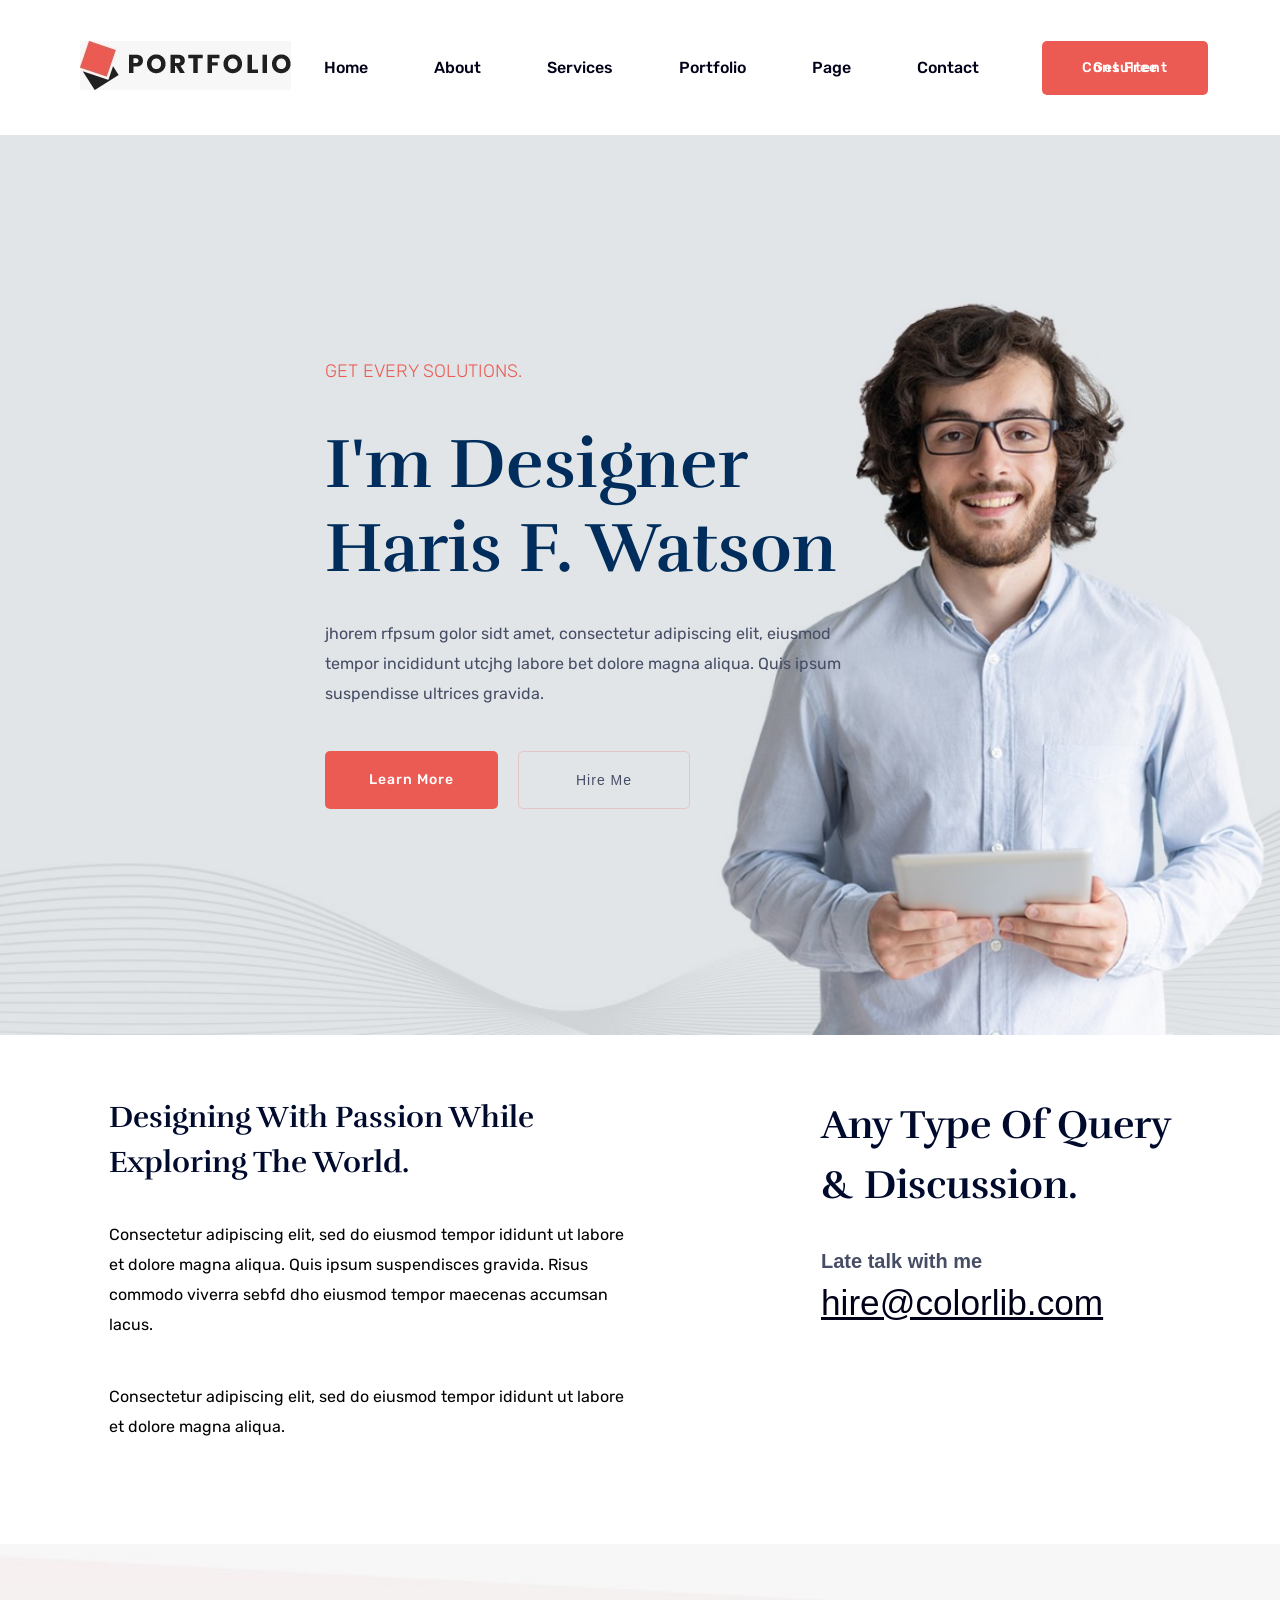
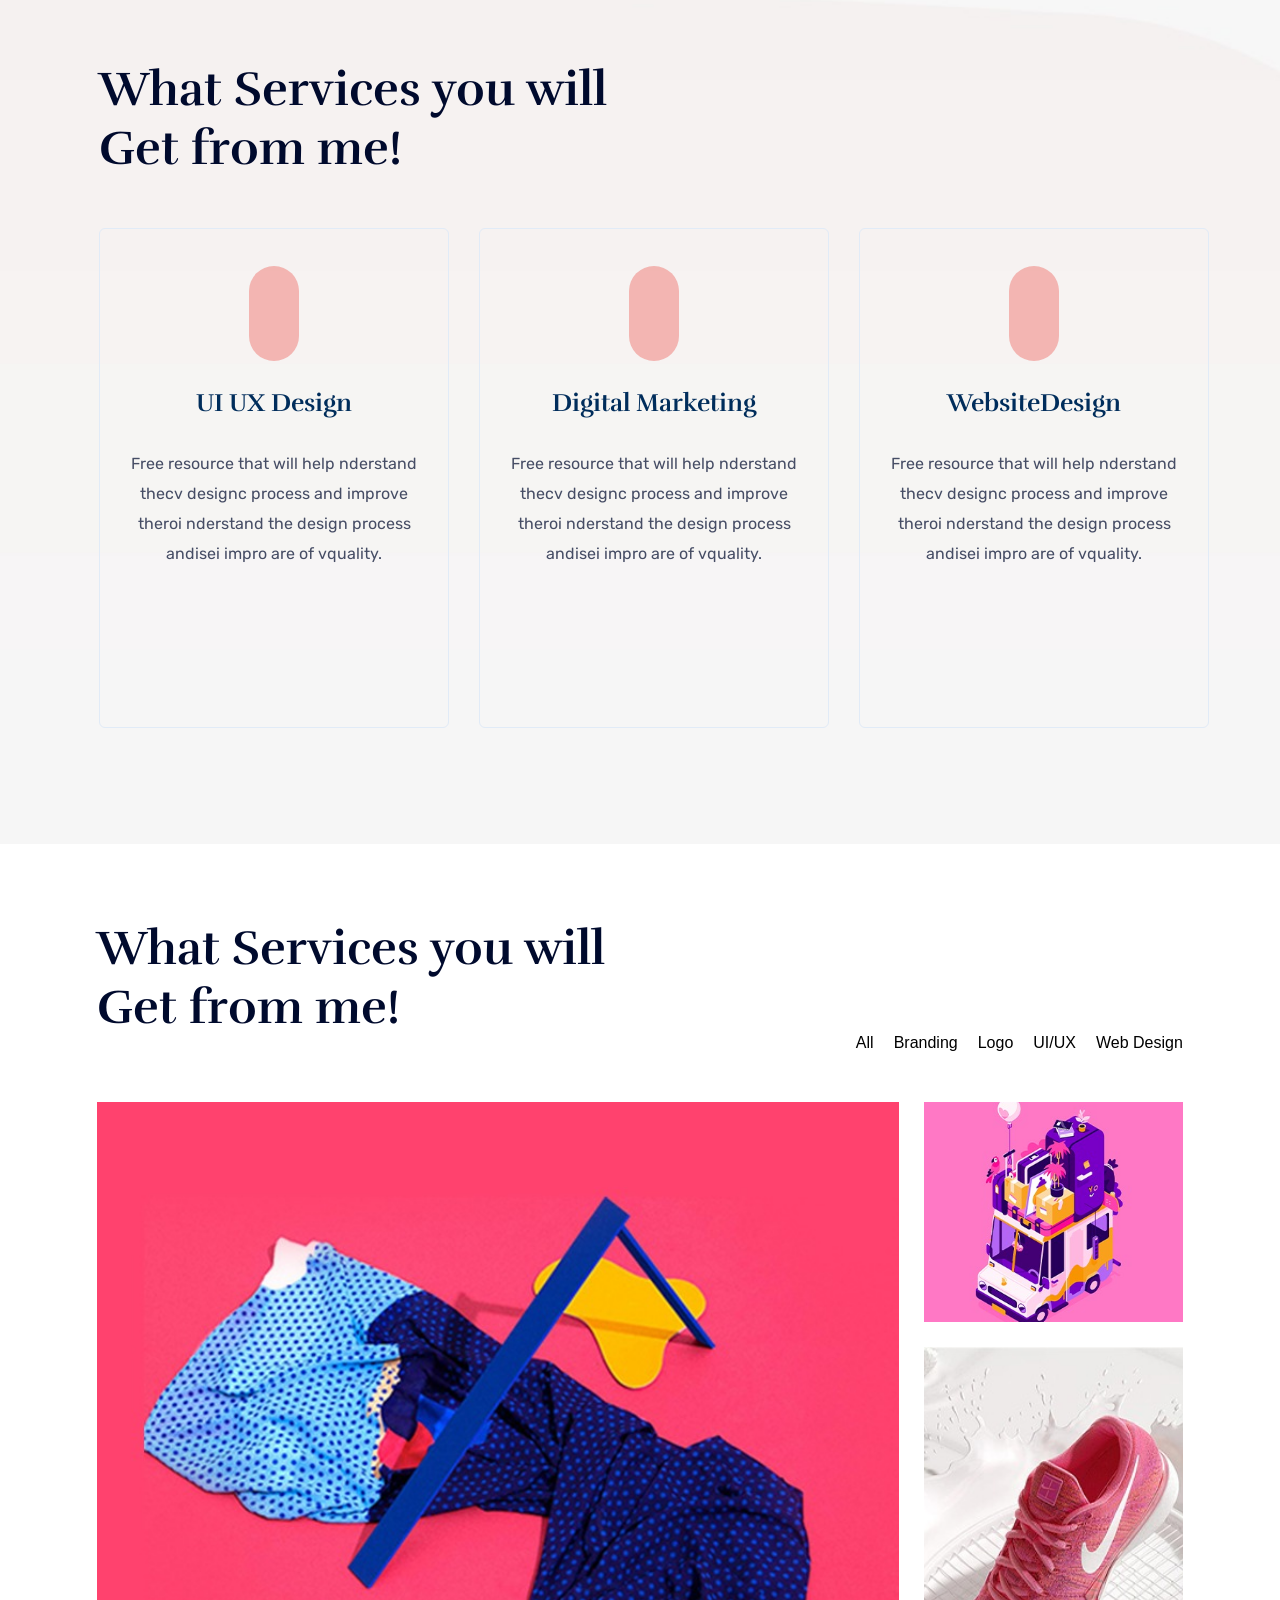
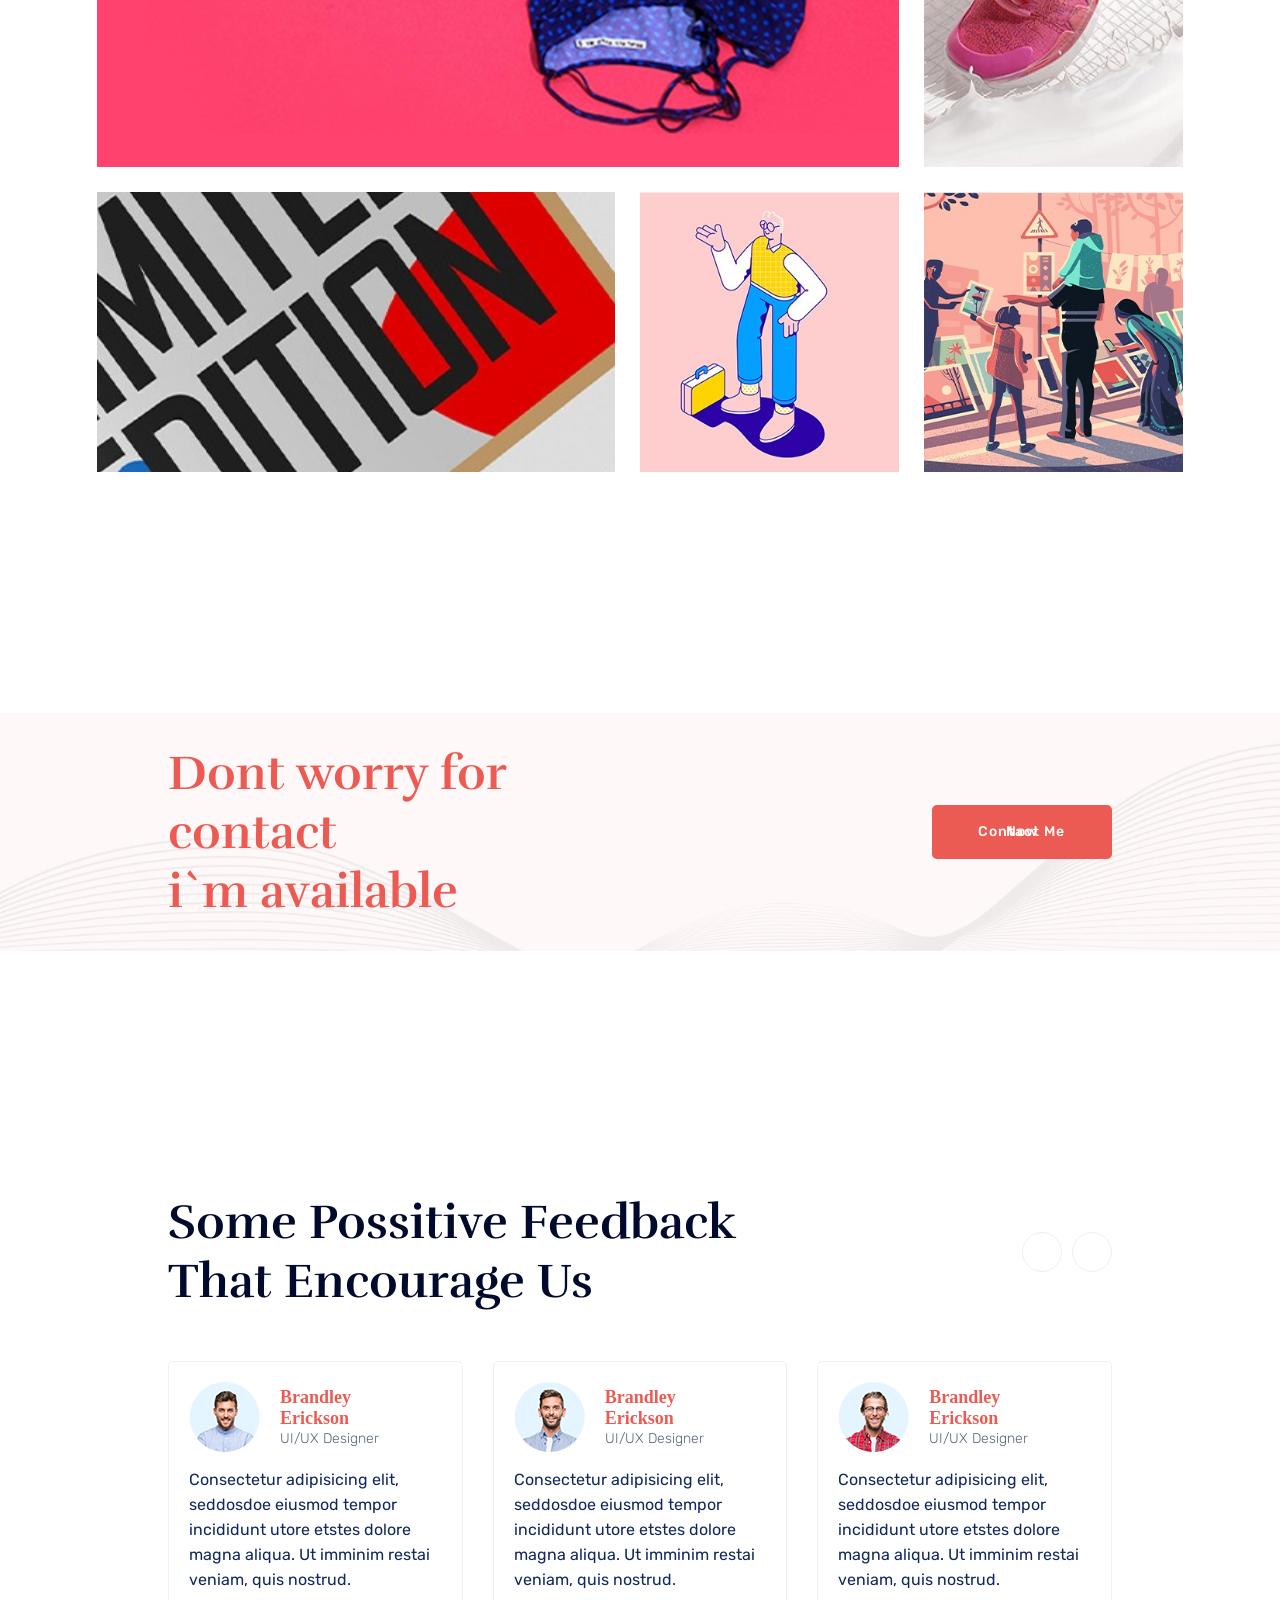
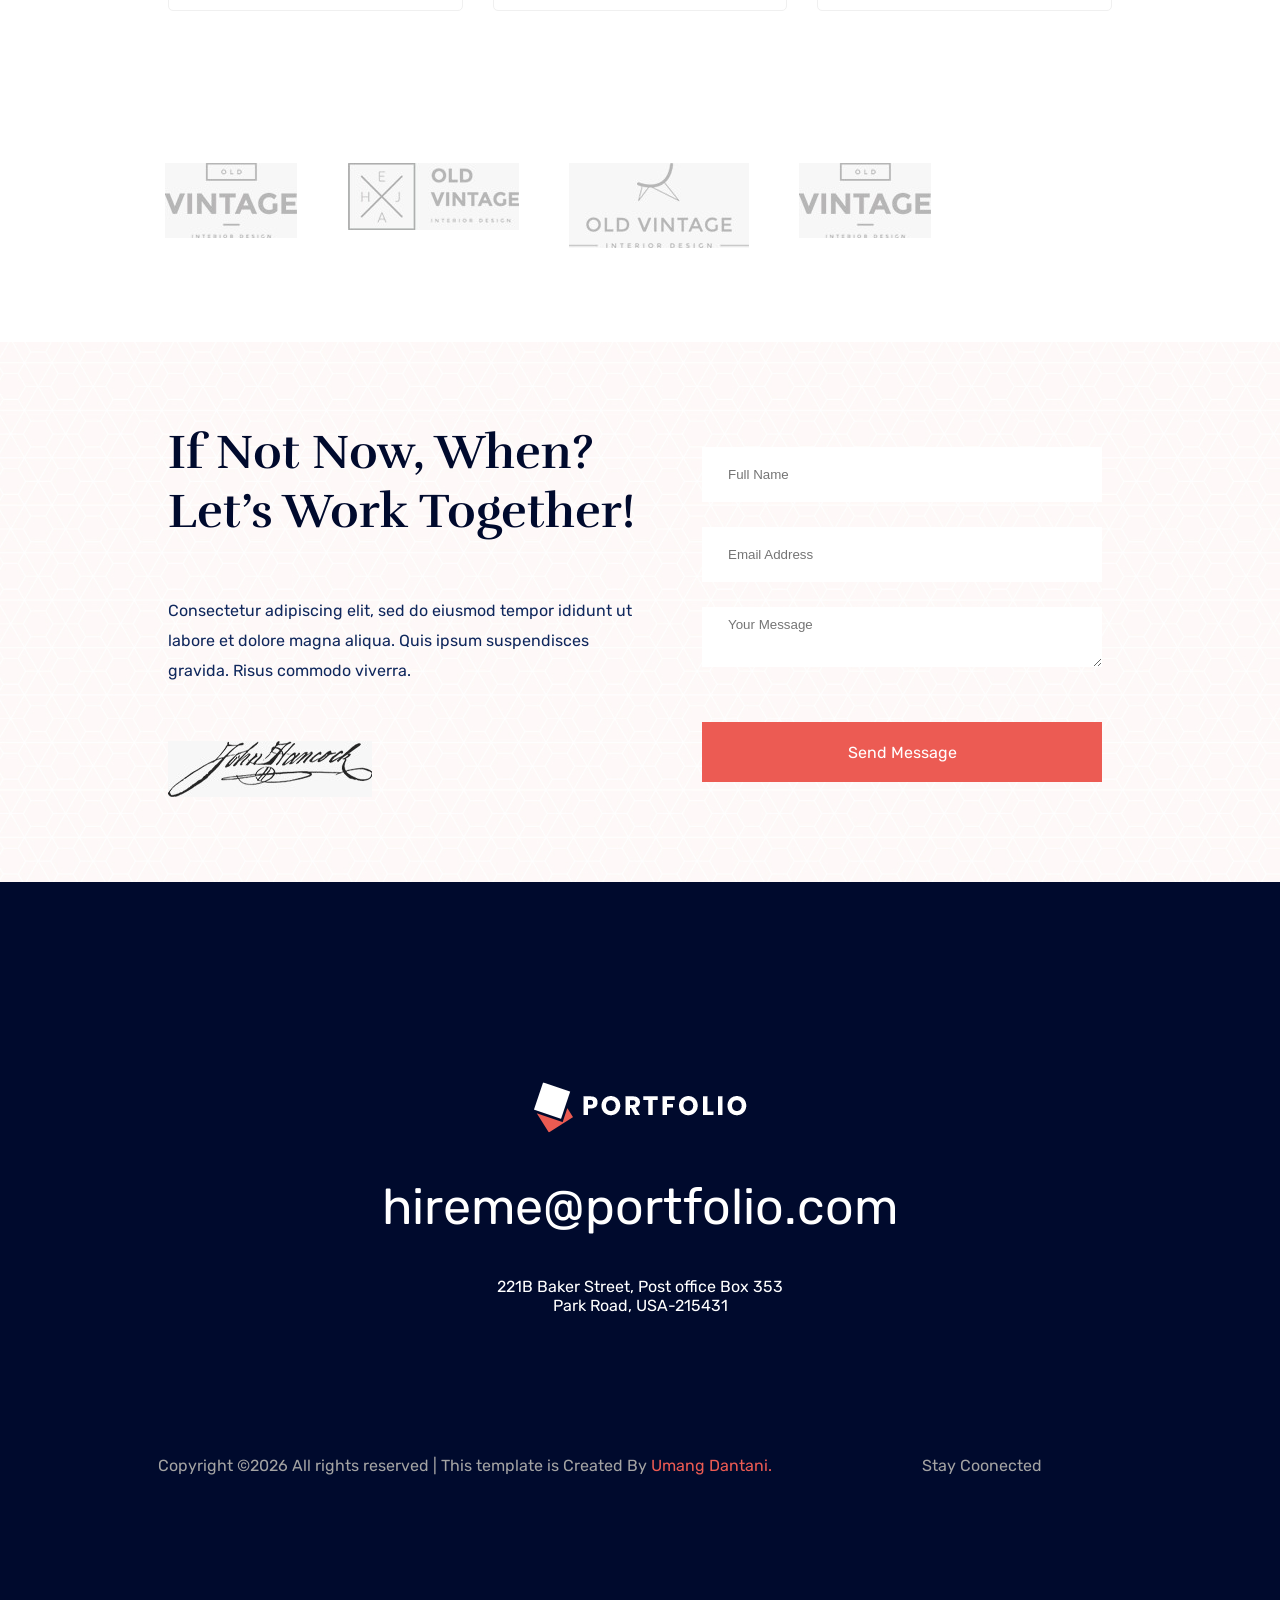
==== index.html @ 94665314 "first" ====
<!doctype html>
<html lang="en">
  <head>
    <meta charset="UTF-8" />
    <meta name="viewport" content="width=device-width, initial-scale=1.0" />
    <title>Home|Portfolio-WebPage</title>
    <link rel="stylesheet" href="style.css" />
    <link rel="preconnect" href="https://fonts.googleapis.com" />
    <link
      rel="stylesheet"
      href="https://cdnjs.cloudflare.com/ajax/libs/font-awesome/7.0.1/css/all.min.css"
      integrity="sha512-2SwdPD6INVrV/lHTZbO2nodKhrnDdJK9/kg2XD1r9uGqPo1cUbujc+IYdlYdEErWNu69gVcYgdxlmVmzTWnetw=="
      crossorigin="anonymous"
      referrerpolicy="no-referrer"
    />
  </head>
  <body>
    <header class="header">
      <div class="header-logo">
        <img src="./images/logo (1).png" alt="" />
      </div>
      <nav class="header-navbar">
        <ul>
          <li>
            <a href="#Home">Home</a>
          </li>
          <li>
            <a href="#about">About</a>
          </li>
          <li>
            <a href="#services">Services</a>
          </li>
          <li>
            <a href="#portfolio">Portfolio</a>
          </li>
          <li>
            <a href="#page">Page</a>
          </li>
          <li>
            <a href="#contact">Contact</a>
          </li>
        </ul>
        <div class="header-navbar-btn">
          <button>Get Free Consultent</button>
        </div>
      </nav>
    </header>

    <!----------------- Hero-Section-Start-------------- -->

    <section class="hero-section" id="#Home">
      <div class="hero-section-container">
        <div class="hero-section-container-text-content">
          <span>GET EVERY SOLUTIONS.</span>
          <h1>I'm Designer <br />Haris F. Watson</h1>
          <p>
            jhorem rfpsum golor sidt amet, consectetur adipiscing elit, eiusmod
            tempor incididunt utcjhg labore bet dolore magna aliqua. Quis ipsum
            suspendisse ultrices gravida.
          </p>

          <div class="hero-content-btns">
            <button class="btn-1">Learn More</button>
            <button class="btn-2">Hire Me</button>
          </div>
        </div>
      </div>
    </section>

    <!------------ About Section Start----------------- -->

    <section class="about-section">
      <div class="about-section-container">
        <div class="about-wrapper">
          <div class="about-left-side-content">
            <h3>Designing With Passion While Exploring The World.</h3>
            <p class="pera-1">
              Consectetur adipiscing elit, sed do eiusmod tempor ididunt ut
              labore et dolore magna aliqua. Quis ipsum suspendisces gravida.
              Risus commodo viverra sebfd dho eiusmod tempor maecenas accumsan
              lacus.
            </p>
            <p class="pera-2">
              Consectetur adipiscing elit, sed do eiusmod tempor ididunt ut
              labore et dolore magna aliqua.
            </p>
          </div>
          <div class="about-right-side-content">
            <h3>
              Any Type Of Query <br />
              & Discussion.
            </h3>
            <p>Late talk with me</p>

            <div class="about-right-side-flex">
              <a href="">hire@colorlib.com</a>

              <i class="fa-solid fa-arrow-right"></i>
            </div>
          </div>
        </div>
      </div>
    </section>

    <!----------- Categories Section------------- -->

    <section class="categories-section">
      <div class="categories-section-container">
        <div class="section-title">
          <h2>
            What Services you will <br />
            Get from me!
          </h2>
        </div>
        <div class="categories-section-grid">
          <div class="categories-section-card">
            <i class="fa-solid fa-compass-drafting"></i>
            <h5>UI UX Design</h5>
            <p>
              Free resource that will help nderstand thecv designc process and
              improve theroi nderstand the design process andisei impro are of
              vquality.
            </p>
          </div>
          <div class="categories-section-card">
            <i class="fa-solid fa-bullhorn"></i>
            <h5>Digital Marketing</h5>
            <p>
              Free resource that will help nderstand thecv designc process and
              improve theroi nderstand the design process andisei impro are of
              vquality.
            </p>
          </div>
          <div class="categories-section-card active">
            <i class="fa-regular fa-image"></i>
            <h5>WebsiteDesign</h5>
            <p>
              Free resource that will help nderstand thecv designc process and
              improve theroi nderstand the design process andisei impro are of
              vquality.
            </p>
          </div>
        </div>
      </div>
    </section>

    <!------------- Service-Section--------------- -->

    <section class="service-section">
      <div class="service-section-container">
        <div class="section-title">
          <div class="section-titles-flex">
            <h2>
              What Services you will <br />
              Get from me!
            </h2>
            <div class="section-span-flex">
              <span>All</span>
              <span>Branding</span>
              <span>Logo</span>
              <span>UI/UX</span>
              <span>Web Design</span>
            </div>
          </div>
        </div>
        <div class="service-grid">
          <div class="item item-1">
            <img src="./images/services1.png" alt="" />
          </div>
          <div class="item item-2">
            <img src="./images/services2.png" alt="" />
          </div>
          <div class="item item-3">
            <img src="./images/services3.png" alt="" />
          </div>
          <div class="item item-4">
            <img src="./images/services4.png" alt="" />
          </div>
          <div class="item item-5">
            <img src="./images/services5.png" alt="" />
          </div>
          <div class="item item-6">
            <img src="./images/services6.png" alt="" />
          </div>
        </div>
      </div>
    </section>

    <!------------ Contact Section------------- -->

    <section class="contact-section">
      <div class="contact-section-container">
        <div class="content-section-wrapper">
          <div class="left-side-content">
            <div class="left-side-text">
              <h2>
                Dont worry for contact <br />
                i`m available
              </h2>
            </div>
          </div>
          <div class="right-side-content">
            <div class="right-side-content-btn">
              <button>Contact Me Now</button>
            </div>
          </div>
        </div>
      </div>
    </section>

    <!----------------- Feedback-Section----------------- -->

    <section class="feedback-section">
      <div class="feedback-section-container">
        <div class="section-title">
          <div class="section-title-flex">
            <h2>
              Some Possitive Feedback <br />
              That Encourage Us
            </h2>
            <div class="side-arrow-icons">
              <i class="fa-solid fa-angle-left"></i>
              <i class="fa-solid fa-angle-right"></i>
            </div>
          </div>
        </div>
        <div class="feedback-section-grid">
          <div class="feedback-section-card">
            <div class="img-and-text-flex">
              <img src="./images/blog3.png" alt="" />
              <div class="img-side-text">
                <h2>Brandley Erickson</h2>
                <span>UI/UX Designer</span>
              </div>
            </div>
            <p>
              Consectetur adipisicing elit, seddosdoe eiusmod tempor incididunt
              utore etstes dolore magna aliqua. Ut imminim restai veniam, quis
              nostrud.
            </p>
          </div>
          <div class="feedback-section-card">
            <div class="img-and-text-flex">
              <img src="./images/blog2.png" alt="" />
              <div class="img-side-text">
                <h2>Brandley Erickson</h2>
                <span>UI/UX Designer</span>
              </div>
            </div>
            <p>
              Consectetur adipisicing elit, seddosdoe eiusmod tempor incididunt
              utore etstes dolore magna aliqua. Ut imminim restai veniam, quis
              nostrud.
            </p>
          </div>
          <div class="feedback-section-card">
            <div class="img-and-text-flex">
              <img src="./images/blog1.png" alt="" />
              <div class="img-side-text">
                <h2>Brandley Erickson</h2>
                <span>UI/UX Designer</span>
              </div>
            </div>
            <p>
              Consectetur adipisicing elit, seddosdoe eiusmod tempor incididunt
              utore etstes dolore magna aliqua. Ut imminim restai veniam, quis
              nostrud.
            </p>
          </div>
        </div>
      </div>
    </section>

    <!-------------- Brand-Section--------------- -->

    <section class="brand-section">
      <div class="brand-section-container">
        <div class="brand-section-grid">
          <div class="brand-section-cards">
            <img src="./images/brand2" alt="" />
          </div>
          <div class="brand-section-cards">
            <img src="./images/brand3" alt="" />
          </div>
          <div class="brand-section-cards">
            <img src="./images/brand4" alt="" />
          </div>
          <div class="brand-section-cards">
            <img src="./images/brand2" alt="" />
          </div>
          <div class="brand-section-cards">
            <img src="./images/brand1" alt="" />
          </div>
        </div>
      </div>
    </section>

    <!------------ Contact-Form-Section-------------- -->

    <section class="contact-form-section">
      <div class="contact-form-section-container">
        <div class="contact-form-wrapper">
          <div class="Left-side-content">
            <div class="contact-form-left-side-text">
              <h2>
                If Not Now, When? <br />
                Let’s Work Together!
              </h2>
              <p>
                Consectetur adipiscing elit, sed do eiusmod tempor ididunt ut
                labore et dolore magna aliqua. Quis ipsum suspendisces gravida.
                Risus commodo viverra.
              </p>
              <img src="./images/sin" alt="" />
            </div>
          </div>
          <div class="right-side-form-content">
            <form action="">
              <input type="text" placeholder="Full Name" />
              <input type="text" placeholder="Email Address" />
              <textarea
                name="Your Message"
                placeholder="Your Message"
              ></textarea>
              <div class="input-btn">
                <button class="form-btn">Send Message</button>
              </div>
            </form>
          </div>
        </div>
      </div>
    </section>

    <!------------- Footer Section------------- -->

    <footer class="footer-section">
      <div class="footer-section-container">
        <div class="footer-text-content">
          <img src="./images/logo2_footer.png" alt="" />
          <h1>hireme@portfolio.com</h1>
          <span>221B Baker Street, Post office Box 353</span>
        </div>
        <span>Park Road, USA-215431</span>
        <div class="footer-text-bootom-flex">
          <p>
            Copyright ©2026 All rights reserved | This template is Created By
            <span>Umang Dantani.</span>
          </p>
          <div class="footer-social-icons">
            <div class="footer-social-flex">
              <p>Stay Coonected</p>
              <i class="fa-brands fa-twitter"></i>
              <i class="fa-brands fa-facebook-f"></i>
              <i class="fa-solid fa-globe"></i>
              <i class="fa-brands fa-instagram"></i>
            </div>
          </div>
        </div>
      </div>
    </footer>
  </body>
</html>
---- style.css ----
@import url("https://fonts.googleapis.com/css2?family=Aguafina+Script&family=Allison&family=Allura&family=Italiana&family=Merriweather:ital,opsz,wght@0,18..144,300..900;1,18..144,300..900&family=Montserrat:ital,wght@0,100..900;1,100..900&family=Open+Sans:ital,wght@0,300..800;1,300..800&family=Oswald:wght@200..700&family=Playfair:ital,opsz,wght@0,5..1200,300..900;1,5..1200,300..900&family=Playwrite+AU+QLD:wght@100..400&family=Poppins:ital,wght@0,100;0,200;0,300;0,400;0,500;0,600;0,700;0,800;0,900;1,100;1,200;1,300;1,400;1,500;1,600;1,700;1,800;1,900&family=Raleway:ital,wght@0,100..900;1,100..900&family=Roboto:ital,wght@0,100..900;1,100..900&family=Rubik:ital,wght@0,300..900;1,300..900&display=swap");
@import url("https://fonts.googleapis.com/css2?family=Aguafina+Script&family=Allison&family=Allura&family=Italiana&family=Merriweather:ital,opsz,wght@0,18..144,300..900;1,18..144,300..900&family=Montserrat:ital,wght@0,100..900;1,100..900&family=Open+Sans:ital,wght@0,300..800;1,300..800&family=Oswald:wght@200..700&family=Playfair:ital,opsz,wght@0,5..1200,300..900;1,5..1200,300..900&family=Playwrite+AU+QLD:wght@100..400&family=Poppins:ital,wght@0,100;0,200;0,300;0,400;0,500;0,600;0,700;0,800;0,900;1,100;1,200;1,300;1,400;1,500;1,600;1,700;1,800;1,900&family=Raleway:ital,wght@0,100..900;1,100..900&family=Roboto:ital,wght@0,100..900;1,100..900&family=Rubik:ital,wght@0,300..900;1,300..900&family=Rufina:wght@400;700&display=swap");
* {
  margin: 0;
  padding: 0;
  box-sizing: border-box;
}

.header {
  height: 15vh;
  padding: 0 80px;
  display: flex;
  justify-content: space-between;
  align-items: center;
}

.header-navbar {
  display: flex;
  justify-content: space-between;
  align-items: center;
  gap: 30px;
}

.header-navbar-btn button {
  background: #ec5b53;
  padding: 27px 40px;
  text-transform: capitalize;
  display: inline-block;
  font-family: "Rubik", sans-serif;
  font-size: 14px;
  border-radius: 5px;
  border: none;
  color: white;
  font-weight: 500;
  letter-spacing: 1px;
  line-height: 0;
  position: relative;
  overflow: hidden;
  z-index: 1;
}

.header-navbar-btn button::before {
  content: "";
  position: absolute;
  top: 0;
  left: -100%;
  width: 100%;
  height: 100%;
  background: #d8433c;
  transition: all 0.4s ease;
  z-index: -1;
}

.header-navbar-btn button:hover::before {
  left: 0;
}

.header-navbar-btn button:hover {
  color: #fff;
}

.header-navbar ul {
  margin: 0px;
  padding: 0px;
  list-style: none;
  display: flex;
}
.header-navbar ul li a {
  font-family: "Rubik", sans-serif;
  color: #000019;
  font-weight: 500;
  text-decoration: none;
  padding: 39px 10px;
  display: block;
  font-size: 16px;
  margin: 0 23px;
  transition: 0.3s ease;
}

.header-navbar ul li a:hover {
  color: #ec5b53;
}

/* <!----------------- Hero-Section-Start-------------- --> */

.hero-section {
  min-height: 100vh;
  background-image: url(./images/h1_hero.jpg);
  background-position: center;
  background-repeat: no-repeat;
  background-size: cover;
}

.hero-section-container {
  max-width: 1200px;
  min-height: 100vh;
  padding: 10px 13%;
  display: flex;
  justify-content: center;
  align-items: center;
}

.hero-section-container-text-content {
  max-height: 500px;
}

.hero-section-container-text-content span {
  font-size: 18px;
  font-family: "Rubik", sans-serif;
  line-height: 1.2;
  font-weight: 300;
  margin-bottom: 39px;
  color: #ec5b53;
  text-transform: uppercase;
  display: inline-block;
}

.hero-section-container-text-content h1 {
  font-family: "Rufina", serif;
  font-size: 70px;
  font-weight: 700;
  margin-bottom: 14px;
  color: #002d5b;
  line-height: 1.2;
  text-transform: capitalize;
  margin-bottom: 29px;
}
.hero-section-container-text-content p {
  font-family: "Rubik", sans-serif;
  color: #464d65;
  margin-bottom: 42px;
  max-width: 550px;
  line-height: 30px;
}

.hero-content-btns {
  display: flex;
  justify-content: first baseline;
  gap: 20px;
}

.hero-content-btns .btn-1 {
  background: #ec5b53;
  padding: 20px 44px;
  text-transform: capitalize;
  font-family: "Rubik", sans-serif;
  color: #fff;
  cursor: pointer;
  display: inline-block;
  font-size: 14px;
  border-radius: 5px;
  font-weight: 500;
  letter-spacing: 1px;
  line-height: 0;
  margin-bottom: 0;
  margin: 10px;
  cursor: pointer;
  transition: color 0.4s linear;
  position: relative;
  z-index: 1;
  border: 0;
  overflow: hidden;
  margin: 0;
  transition: 0.3s ease;
}

/* Hover Background */
.hero-content-btns .btn-1::before {
  content: "";
  position: absolute;
  top: 0;
  left: -100%;
  width: 100%;
  height: 100%;
  background: #d8433c;
  transition: left 0.4s ease;
  z-index: -1;
}

/* Hover */
.hero-content-btns .btn-1:hover::before {
  left: 0;
}

.hero-content-btns .btn-1:hover {
  transform: translate(10px);
  color: #fff;
}

.hero-content-btns .btn-2 {
  border: 1px solid #e3c6c6;
  background: transparent;
  color: #464d65;
  padding: 20px 57px;
  border-radius: 5px;
  text-transform: capitalize;
  font-size: 14px;
  font-weight: 500;
  letter-spacing: 1px;
  cursor: pointer;
  position: relative;
  overflow: hidden;
  z-index: 1;
  transition: 0.3s ease;
}

.hero-content-btns .btn-2::before {
  content: "";
  position: absolute;
  left: 0;
  top: 0;
  width: 100%;
  height: 0%;
  background: #ec5b53;
  z-index: -1;
  transition: height 0.35s ease;
}

/* Hover */
.hero-content-btns .btn-2:hover::before {
  height: 100%;
}

.hero-content-btns .btn-2:hover {
  color: #fff;
  border-color: #ec5b53;
  transform: translateY(10px);
}

/* <!------------ About Section Start---------------- */

.about-section {
  padding: 50px 50px;
  margin: 0 auto;
  display: flex;
  justify-content: center;
}
.about-section-container {
  max-width: 1200px;
  padding: 10px 5%;
}

.about-wrapper {
  display: flex;
  justify-content: space-between;
  gap: 50px;
}

.about-left-side-content {
  width: 50%;
}

.about-left-side-content h3 {
  font-family: "Rufina", serif;
  font-size: 30px;
  color: #000a2d;
  font-weight: 700;
  margin-bottom: 35px;
  line-height: 1.5;
}
.about-left-side-content .pera-1 {
  font-family: "Rubik", sans-serif;
  color: black;
  margin-bottom: 42px;
  max-width: 550px;
  line-height: 30px;
}
.about-left-side-content .pera-2 {
  font-family: "Rubik", sans-serif;
  color: black;
  margin-bottom: 42px;
  max-width: 550px;
  line-height: 30px;
}

.about-right-side-content h3 {
  font-family: "Rufina", serif;
  font-size: 40px;
  color: #000a2d;
  font-weight: 700;
  margin-bottom: 35px;
  line-height: 1.5;
}
.about-right-side-content p {
  font-family: "Segoe UI", Tahoma, Geneva, Verdana, sans-serif;
  color: #464d65;
  font-size: 20px;
  font-weight: 600;
  margin-bottom: 10px;
}

.about-right-side-flex {
  display: flex;
  justify-content: space-between;
  align-items: center;
}
.about-right-side-flex a {
  font-family: "Segoe UI", Tahoma, Geneva, Verdana, sans-serif;
  font-size: 2.2rem;
  color: #000019;
  font-weight: 500;
}

.about-right-side-flex i {
  font-size: 2rem;
}

/* <!----------- Categories Section------------- --> */

.categories-section {
  min-height: 100vh;
  background: url(./images/shape1.png);
  background-position: center;
  background-repeat: no-repeat;
  background-size: cover;
  padding: 50px 50px;
  margin: 0 auto;
  display: flex;
  justify-content: center;
  align-items: center;
}

.categories-section-container {
  max-width: 1200px;
  padding: 10px 5%;
}

.section-title h2 {
  font-family: "Rufina", serif;
  font-size: 48px;
  display: block;
  color: #000a2d;
  font-weight: 600;
}

.categories-section-grid {
  margin-top: 50px;
  display: grid;
  grid-template-columns: repeat(3, 1fr);
  gap: 30px;
}

.categories-section-card {
  border: 1px solid #e1ebf7;
  border-radius: 6px;
  width: 350px;
  text-align: center;
  height: 500px;
  padding: 61px 18px;
  transition: all 0.4s ease-out 0s;
  position: relative;
  z-index: 1;
}

.categories-section-card::before {
  content: "";
  position: absolute;
  left: 0;
  bottom: 0;
  width: 100%;
  height: 0;
  background: #ec5b53;
  transition: height 0.35s ease;
  z-index: -1;
}

.categories-section-card i {
  background: #ec5b5367;
  border-radius: 50px;
  width: 95px;
  height: 95px;
  padding: 25px;
  font-size: 2.5rem;
  color: #ec5b53;
}
.categories-section-card h5 {
  font-family: "Rufina", serif;
  font-size: 25px;
  color: #002d5b;
  font-weight: 700;
  padding-top: 50px;
  margin-bottom: 21px;
  display: block;
  transition: 0.3s ease;
}
.categories-section-card p {
  font-family: "Rubik", sans-serif;
  color: #464d65;
  padding-top: 10px;
  line-height: 30px;
  transition: 0.3s ease;
}

.categories-section-card:hover {
  background: #ec5b5375;
  transform: translate(22px);
}
.categories-section-card i:hover {
  transform: rotate(5deg);
  background: white;
}
.categories-section-card h5:hover {
  transform: translate(-20px);
  font-size: 2rem;
  color: white;
}
.categories-section-card p:hover {
  transform: translate(10px);
  color: white;
}

/* <!------------- Service-Section--------------- --> */

.service-section {
  padding: 50px 50px;
  margin: 0 auto;
  display: flex;
  justify-content: center;
  align-items: center;
}

.service-section-container {
  max-width: 1200px;
  padding: 10px 4%;
  margin: auto;
}

.section-titles-flex {
  display: flex;
  justify-content: space-between;
  align-items: center;
  gap: 30px;
}
.section-titles-flex span {
  margin-top: 130px;
  font-family: "Segoe UI", Tahoma, Geneva, Verdana, sans-serif;
  font-weight: 500;
  transition: 0.3s ease;
}

.section-titles-flex span:hover {
  border-bottom: 2px solid #ec5b53;
  transform: translate(5px);
}

.section-span-flex {
  display: flex;
  justify-content: right;
  gap: 20px;
}
.service-grid {
  margin-top: 50px;
  display: grid;
  grid-template-columns: 2fr 1fr 1fr;
  grid-template-rows: 220px 420px 280px;
  gap: 25px;
}
.item {
  overflow: hidden;
}

.item img {
  width: 100%;
  height: 100%;
  object-fit: cover;
  display: block;
  transition: 0.5s;
}

.item:hover img {
  transform: scale(1.08);
}

/* Layout */

.item-1 {
  grid-column: 1 / 3;
  grid-row: 1 / 3;
}

.item-2 {
  grid-column: 3;
  grid-row: 1;
}

.item-3 {
  grid-column: 3;
  grid-row: 2;
}

.item-4 {
  grid-column: 1;
  grid-row: 3;
}

.item-5 {
  grid-column: 2;
  grid-row: 3;
}

.item-6 {
  grid-column: 3;
  grid-row: 3;
}

/* <!------------ Contact Section------------- --> */

.contact-section {
  min-height: 50vh;
  width: 100%;
  background-image: url(./images/section_bg02.jpg);
  background-position: center;
  background-repeat: no-repeat;
  background-size: contain;
  padding: 50px 50px;
  margin: auto;
}
.contact-section-container {
  padding: 10px 10%;
  height: 500px;
  display: flex;
  justify-content: center;
  align-items: center;
}
.content-section-wrapper {
  display: flex;
  justify-content: space-between;
  align-items: center;
  gap: 320px;
}

.left-side-content {
  max-width: 50%;
}

.left-side-text h2 {
  font-family: "Rufina", serif;
  font-size: 48px;
  display: block;
  color: #ec5b53;
  font-weight: 600;
}

.right-side-content {
  max-width: 50%;
}

.right-side-content-btn button {
  background: #ec5b53;
  padding: 27px 44px;
  text-transform: capitalize;
  font-family: "Rubik", sans-serif;
  color: #fff;
  cursor: pointer;
  display: inline-block;
  font-size: 14px;
  border-radius: 5px;
  font-weight: 500;
  letter-spacing: 1px;
  line-height: 0;
  margin-bottom: 0;
  margin: 10px;
  cursor: pointer;
  transition: color 0.4s linear;
  position: relative;
  z-index: 1;
  border: 0;
  overflow: hidden;
  margin: 0;
  transition: 0.3s ease;
}
.right-side-content-btn button::before {
  content: "";
  position: absolute;
  top: 0;
  left: -100%;
  width: 100%;
  height: 100%;
  background: #d8433c;
  transition: all 0.4s ease;
  z-index: -1;
}

.right-side-content-btn button:hover::before {
  left: 0;
}

.right-side-content-btn button:hover {
  transform: translate(10px);
  color: #fff;
}

/* <!----------------- Feedback-Section----------------- --> */

.feedback-section {
  min-height: 60vh;
  padding: 50px 50px;
  margin: auto;
  display: flex;
  justify-content: center;
  align-items: center;
}

.feedback-section-container {
  max-width: 1340px;
  padding: 10px 10%;
}
.section-title-flex {
  display: flex;
  justify-content: space-between;
  align-items: center;
}
.section-title-flex h2 {
  font-family: "Rufina", serif;
  font-size: 48px;
  display: block;
  color: #000a2d;
  font-weight: 600;
}
.side-arrow-icons {
  display: flex;
  justify-content: space-between;
  gap: 10px;
}
.side-arrow-icons i {
  border: 1px solid #f0f0f0;
  border-radius: 50px;
  color: #ec5b53;
  width: 40px;
  padding: 10px;
  height: 40px;
  transition: 0.3s ease;
}

.side-arrow-icons i:hover {
  transform: scale(1.2);
  background: #ec5b53;
  color: #e1ebf7;
}
.feedback-section-grid {
  margin-top: 50px;
  display: grid;
  grid-template-columns: repeat(3, 1fr);
  gap: 30px;
}
.feedback-section-card {
  border: 1px solid #f0f0f0;
  border-radius: 5px;
  padding: 20px;
  height: 250px;
  position: relative;
  background: #fff;
  transition: 0.3s ease;
}

.feedback-section-card:hover {
  transform: translate(22px);
  background: #e1ebf7;
}

.img-and-text-flex {
  display: flex;
  justify-content: space-between;
  align-items: center;
  gap: 20px;
}

.img-side-text {
  padding-right: 40px;
}

.feedback-section-card h2 {
  color: #ec5b53;
  font-size: 18px;
  font-weight: 600;
}

.feedback-section-card span {
  font-family: "Rubik", sans-serif;
  color: #57667e;
  font-weight: 300;
  font-size: 14px;
}

.feedback-section-card p {
  font-family: "Rubik", sans-serif;
  color: #10285d;
  padding-top: 15px;
  font-size: 16px;
  line-height: 25px;
  margin-bottom: 15px;
  font-weight: normal;
}

/* <!-------------- Brand-Section--------------- --> */

.brand-section {
  min-height: 30vh;
  padding: 10px 20px;
  text-align: center;
  display: flex;
  justify-content: center;
  align-items: center;
  margin: auto;
}
.brand-section-container {
  max-width: 1200px;
  padding: 10px 10%;
}

.brand-section-grid {
  display: grid;
  grid-template-columns: repeat(5, 1fr);
  gap: 50px;
}

.brand-section-cards {
  height: auto;
  transition: 0.3s ease;
}
.brand-section-cards:hover {
  transform: translate(-10px);
}
/* <!------------ Contact-Form-Section-------------- --> */

.contact-form-section {
  min-height: 60vh;
  background-image: url(./images/section_bg04.jpg);
  background-position: center;
  background-repeat: no-repeat;
  background-size: cover;
  padding: 50px 50px;
  display: flex;
  justify-content: center;
  align-items: center;
}

.contact-form-section-container {
  max-width: 1340px;
  padding: 10px 10%;
}

.Left-side-content {
  width: 50%;
}

.contact-form-left-side-text h2 {
  font-family: "Rufina", serif;
  font-size: 48px;
  display: block;
  color: #000a2d;
  font-weight: 600;
}

.contact-form-left-side-text p {
  font-family: "Rubik", sans-serif;
  color: #10285d;
  padding-top: 15px;
  font-size: 16px;
  line-height: 30px;
  margin-bottom: 15px;
  font-weight: normal;
}

.contact-form-wrapper {
  display: flex;
  justify-content: space-between;
  align-items: center;
  gap: 50px;
}

.contact-form-left-side-text p {
  margin-top: 40px;
}

.contact-form-left-side-text img {
  margin-top: 40px;
}

.right-side-form-content form {
  height: 350px;
  display: grid;
  padding: 10px;
  grid-template-rows: repeat(3, 1fr);
  gap: 25px;
}

form input {
  width: 400px;
  height: 55px;
  font-family: "Segoe UI", Tahoma, Geneva, Verdana, sans-serif;
  padding: 10px 26px;
  background: white;
  border: none;
}

form textarea {
  font-family: "Segoe UI", Tahoma, Geneva, Verdana, sans-serif;
  background: #fff;
  height: 60px;
  width: 100%;
  padding: 10px 26px;
  border: 0;
  color: #a3a3a3;
  font-weight: 400;
  text-transform: capitalize;
  border-radius: 0px;
  border: 0;
  margin-bottom: 30px;
}

.input-btn .form-btn {
  background: #ec5b53;
  font-family: "Rubik", sans-serif;
  width: 100%;
  height: 60px;
  padding: 10px 20px;
  border: 0;
  color: #fff;
  text-transform: capitalize;
  cursor: pointer;
  font-size: 16px;
  border-radius: 0px;
}
/* <!------------- Footer Section------------- --> */

.footer-section {
 min-height: 40vh;
  margin-bottom: 0 100px;
background: #000a2d;
text-align: center;
color: white;
display: flex;
justify-content: center;
align-items: center;
}

.footer-section-container{
  max-width: 1200px;
     padding-top: 200px;
}

.footer-section-container span{
    font-family:  "Rubik", sans-serif;
      margin-top: 0;
      max-width: 500px;
}

.footer-text-content {
  text-align: center;
}

.footer-text-content h1{
  font-family: "Rubik", sans-serif;
  font-size: 50px;
    display: block;
    color: #fff;
    font-weight: 400;
    margin-top: 40px;
    margin-bottom: 40px;
}


.footer-text-content span{
  font-family:  "Rubik", sans-serif;
      margin-top: 0;
      max-width: 500px;
}

.footer-text-bootom-flex{
  display: flex;
  justify-content: space-between;
  align-items: center;
  gap: 150px;
}

.footer-text-bootom-flex p{
  font-family: "Rubik", sans-serif;
  color:#a3a3a3;
}

.footer-text-bootom-flex span{
  color: #ec5b53;
}

.footer-social-icons{
  min-height: 30vh;
  display: flex;
  justify-content: center;
  align-items: center;
  
}

.footer-social-flex{
  height: 300px;
  display: flex;
  justify-content: center;
  align-items: center;
  gap: 20px;
}

.footer-social-flex i{
  color: #a3a3a3;
  transition: 0.3s ease;
}

.footer-social-flex i:hover{
  transform: scale(1.8);
  color: #e1ebf7;
}


/*---- About Page Styling ------*/ 


/* <!---------------- About Me Section------------- --> */


.about-me-section{
  background-image: url(./images/hero2.jpg);
  background-position: center;
  background-repeat: no-repeat; 
  text-align: left;
  background-size: contain;
  min-height: 50vh;
}

.about-me-section-container{
  min-height: 50vh;
  max-width: 1200px;
  padding: 10px 10%;
  display: flex;
  justify-content:left;
  align-items: center;
}

.about-me-section-title{
  max-width: 500px;
  padding-left: 150px;
}


.about-me-section-title h2{
  font-family: "Rufina", serif;
      font-size: 70px;
    font-weight: 900;
    text-transform: capitalize;
    margin-bottom: 15px;
}


.about-me-section-title span{
  font-family: "Rubika", sans-serif;
      color: #ec5b53;
    font-size: 18px;
    text-transform: capitalize;
}

/* <!------------- Create-Products-Section------------------------ --> */

.create-product-section{
  padding: 50px 50px;
  display: flex;
  justify-content: center;
  align-items: center;
}

.create-product-section-container{
  max-width: 1200px;
  padding: 10px 5%;
  margin: 0 auto;
}
.create-product-section-wrapper{
  display: flex;
  justify-content: space-between;
  align-items: center;
  gap: 50px;
}

.rigth-side-content{
  max-width: 500px;
}



.left-side-text-content{
  max-width: 500px;
  height: 500px;
  padding: 20px;
}

.left-side-text-content h2{
  font-family: "Rufina", serif;
 font-size: 48px;
    display: block;
    color: #000a2d;
    font-weight: 600;
    margin-bottom: 40px;
}

.left-side-text-content p{
  padding-bottom: 30px;
      font-family: "Rubik", sans-serif;
    color: #10285d;
    font-size: 16px;
    line-height: 30px;
    margin-bottom: 15px;
    font-weight: normal;
}

.left-side-text-content h4{
 font-family: "Rufina", serif;
 font-size: 20px;
 font-weight: 500;
  padding-left: 25px;
    border-left: 2px solid #ff5f13;
    margin-bottom: 30px;
}
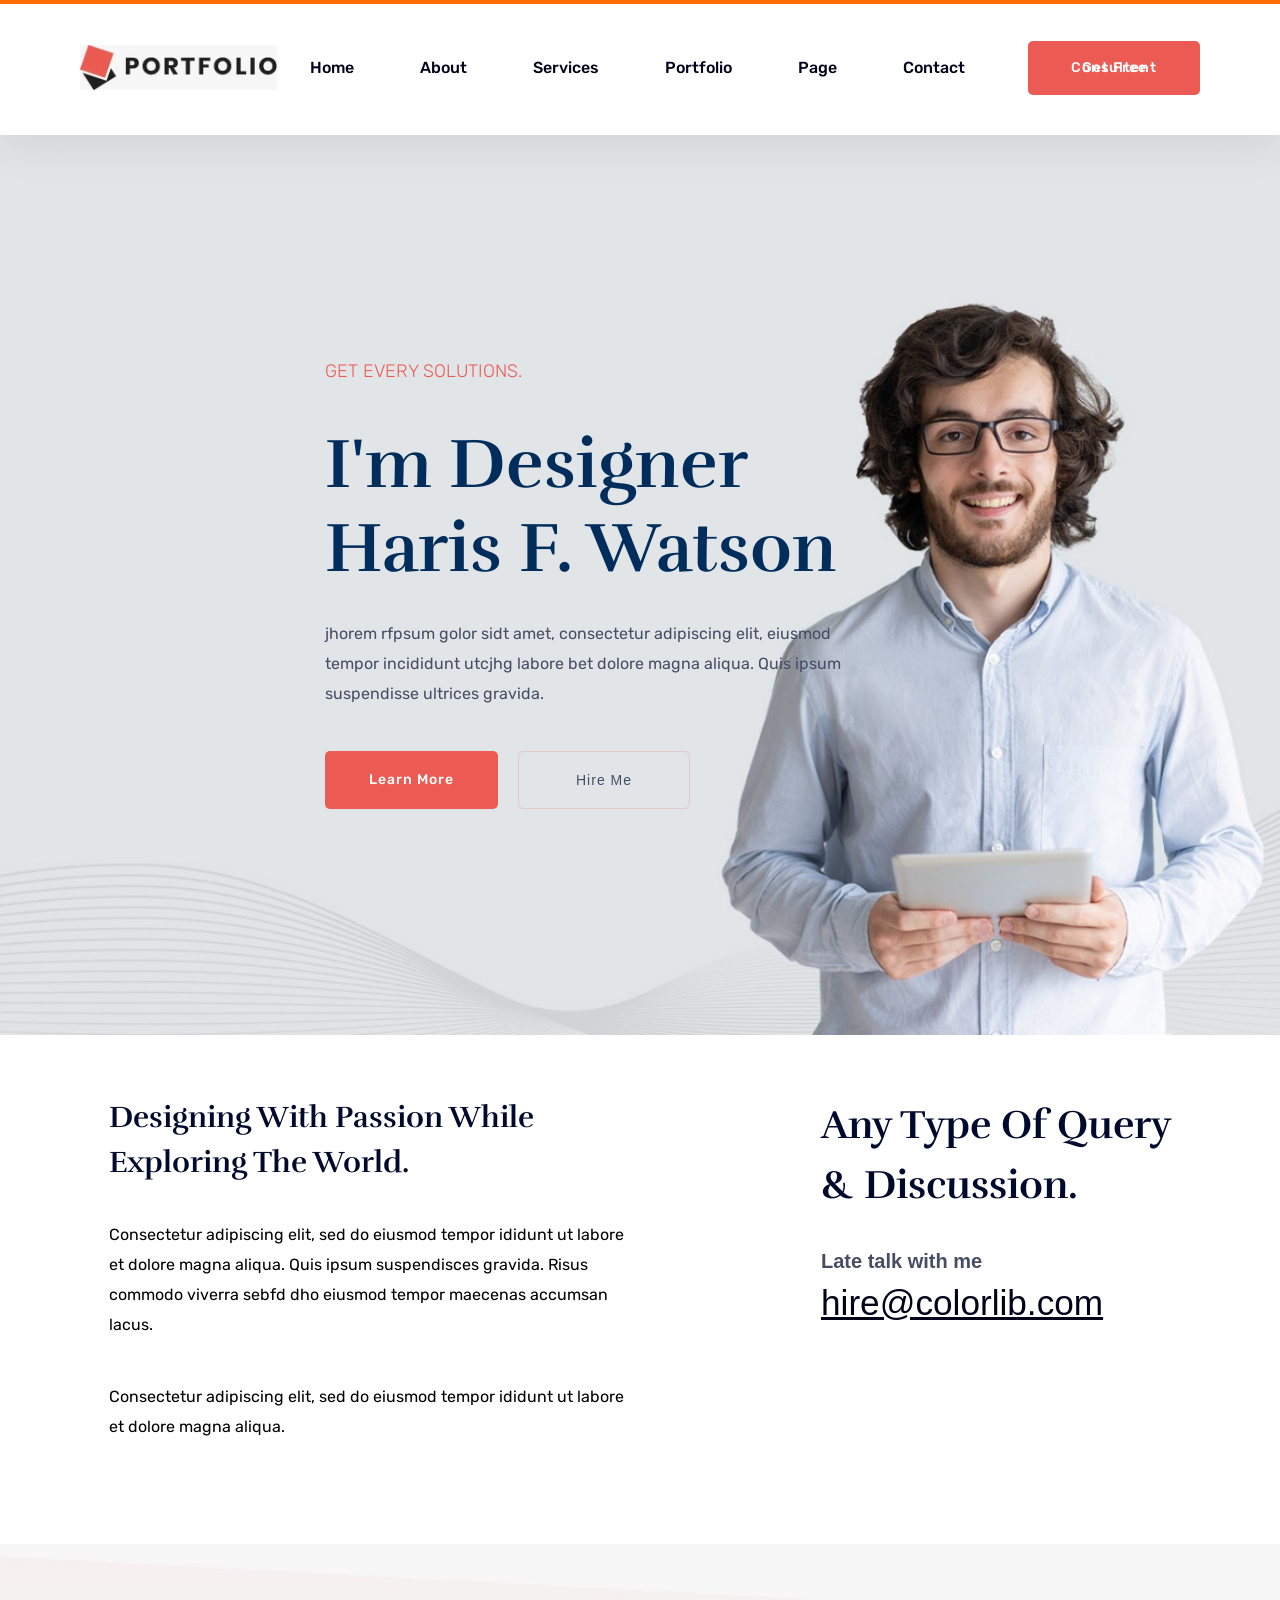
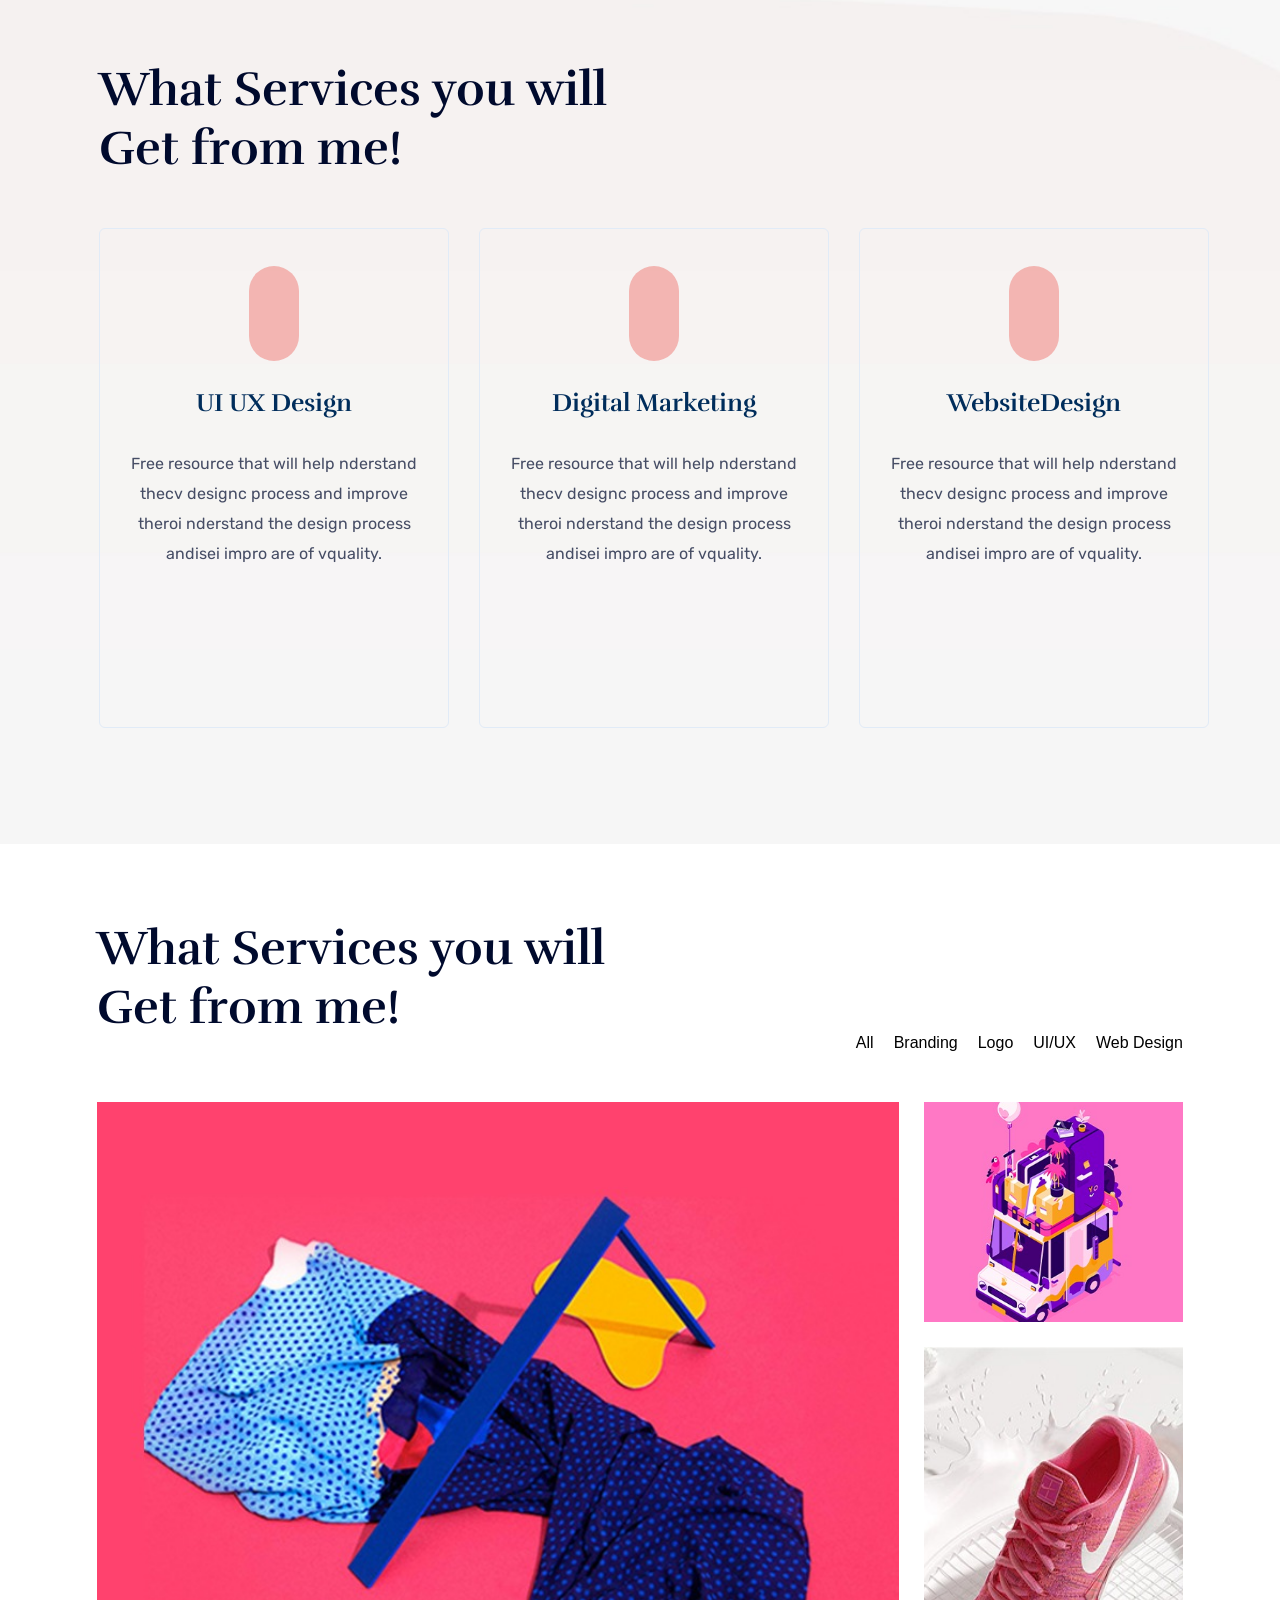
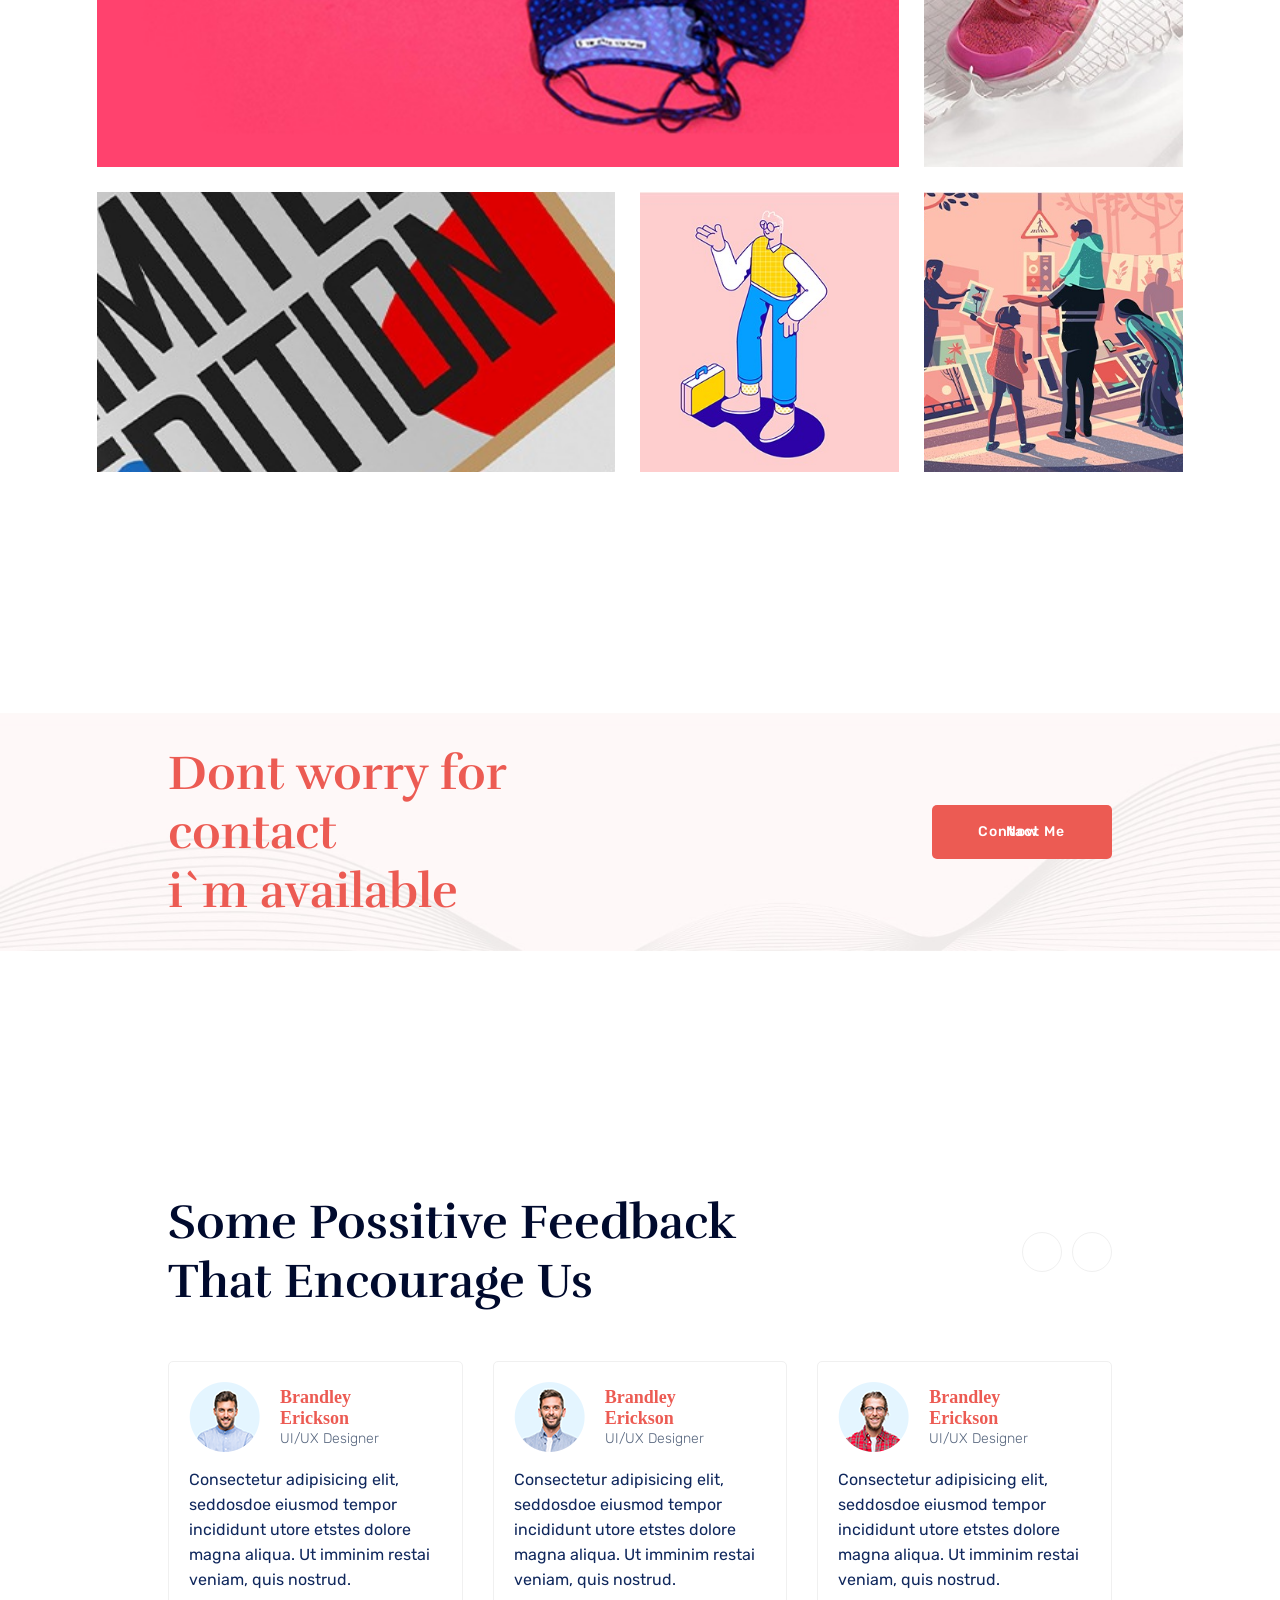
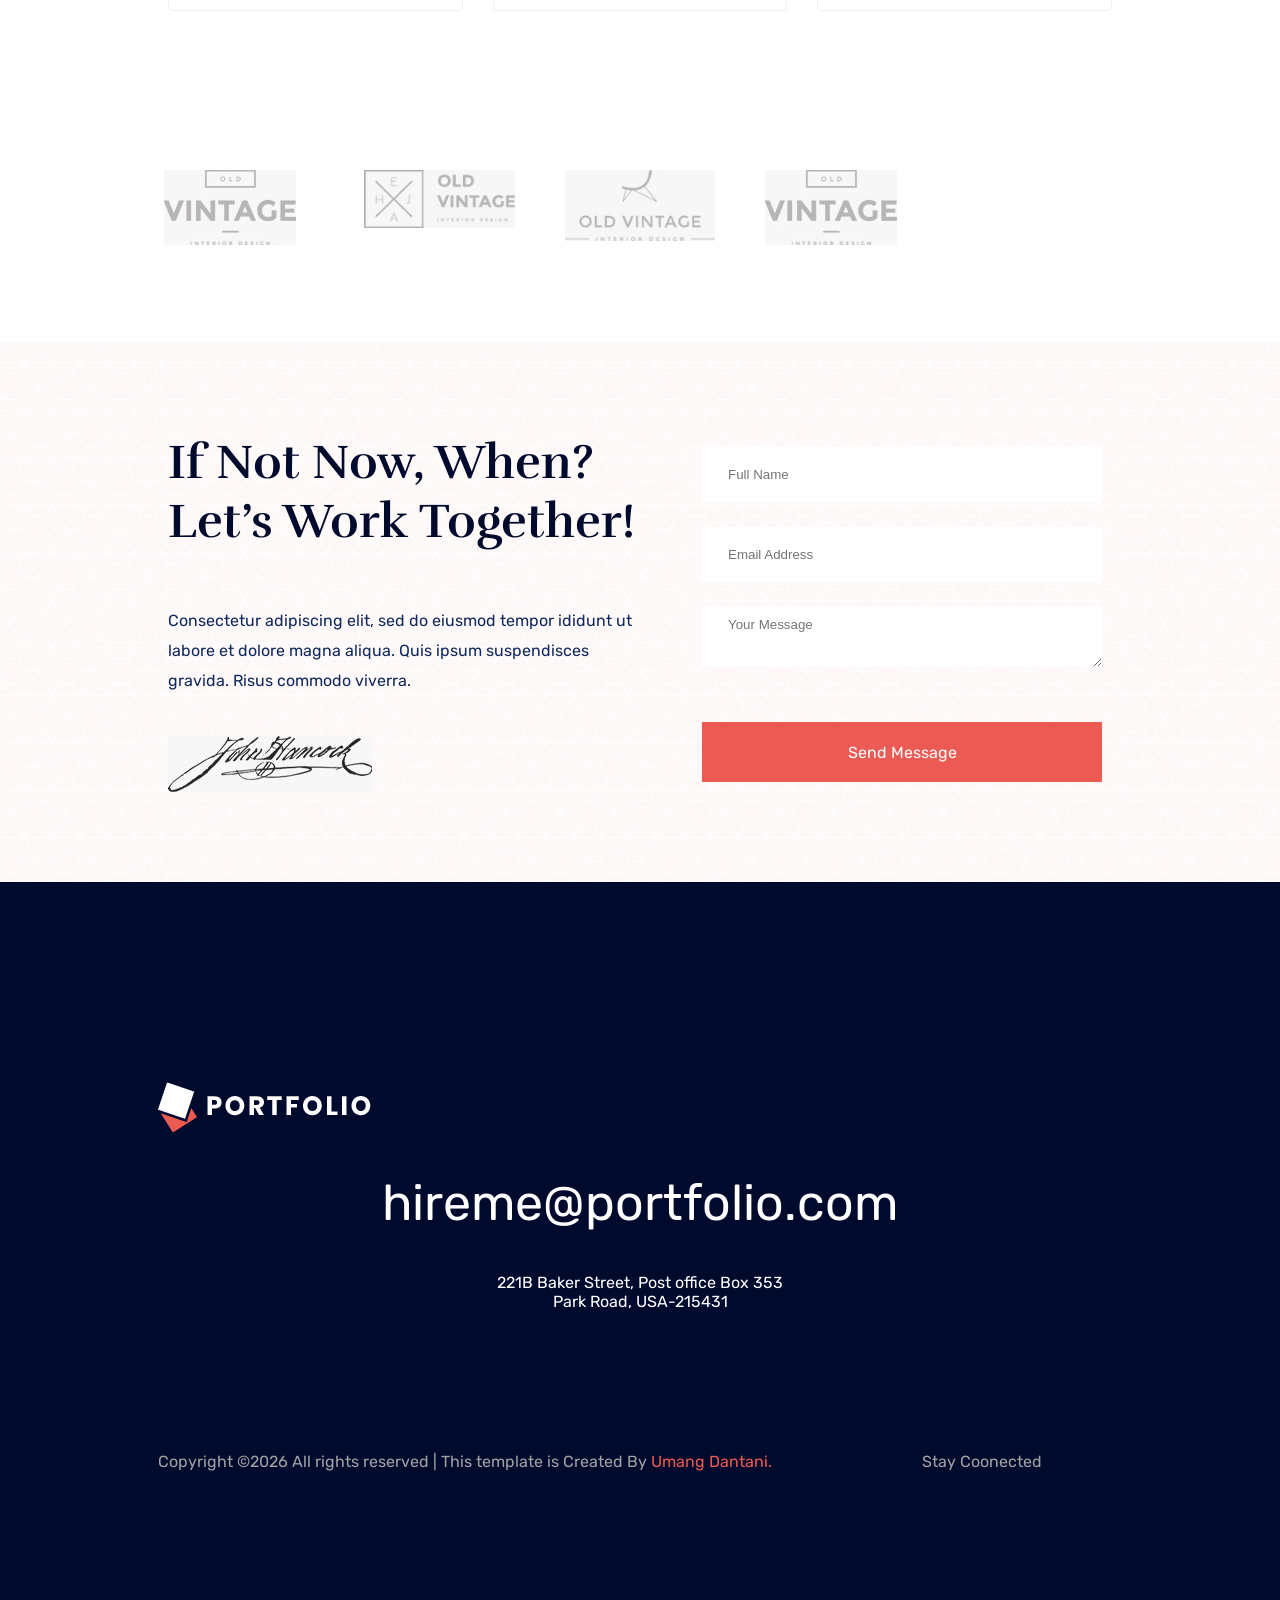
==== commit 9101e766: "first" ====
--- a/index.html
+++ b/index.html
@@ -22,30 +22,33 @@
       <nav class="header-navbar">
         <ul>
           <li>
-            <a href="#Home">Home</a>
-          </li>
-          <li>
-            <a href="#about">About</a>
-          </li>
-          <li>
-            <a href="#services">Services</a>
-          </li>
-          <li>
-            <a href="#portfolio">Portfolio</a>
+            <a href="index.html">Home</a>
+          </li>
+          <li>
+            <a href="about.html">About</a>
+          </li>
+          <li>
+            <a href="services.html">Services</a>
+          </li>
+          <li>
+            <a href="portfolio.html">Portfolio</a>
           </li>
           <li>
             <a href="#page">Page</a>
           </li>
           <li>
-            <a href="#contact">Contact</a>
+            <a href="contact.html">Contact</a>
           </li>
         </ul>
         <div class="header-navbar-btn">
           <button>Get Free Consultent</button>
         </div>
       </nav>
+      <div class="menu-toggle">
+        <i class="fa-solid fa-bars"></i>
+      </div>
     </header>
-
+    <div class="progress-bar"></div>
     <!----------------- Hero-Section-Start-------------- -->
 
     <section class="hero-section" id="#Home">
@@ -358,5 +361,9 @@
         </div>
       </div>
     </footer>
+    <script src="https://unpkg.com/@studio-freight/lenis@1.0.42/bundled/lenis.min.js"></script>
+    <script src="https://cdnjs.cloudflare.com/ajax/libs/gsap/3.12.7/gsap.min.js"></script>
+    <script src="https://cdnjs.cloudflare.com/ajax/libs/gsap/3.12.7/ScrollTrigger.min.js"></script>
+    <script src="script.js"></script>
   </body>
-</html>+</html>
--- a/style.css
+++ b/style.css
@@ -59,6 +59,12 @@
   color: #fff;
 }
 
+.menu-toggle {
+  display: none;
+  font-size: 28px;
+  cursor: pointer;
+}
+
 .header-navbar ul {
   margin: 0px;
   padding: 0px;
@@ -84,7 +90,7 @@
 /* <!----------------- Hero-Section-Start-------------- --> */
 
 .hero-section {
-  min-height: 100vh;
+  width: 100%;
   background-image: url(./images/h1_hero.jpg);
   background-position: center;
   background-repeat: no-repeat;
@@ -131,6 +137,14 @@
   margin-bottom: 42px;
   max-width: 550px;
   line-height: 30px;
+}
+
+.hero-title h1 {
+  overflow: hidden;
+}
+
+.hero-title h1 .char {
+  display: inline-block;
 }
 
 .hero-content-btns {
@@ -408,7 +422,33 @@
   transform: translate(10px);
   color: white;
 }
-
+.loader {
+  position: fixed;
+  top: 0;
+  left: 0;
+  width: 100%;
+  height: 100%;
+  background: #0e0e0e;
+  z-index: 99999;
+  display: flex;
+  align-items: center;
+  justify-content: center;
+}
+
+.loader h1 {
+  color: #fff;
+  font-size: 70px;
+  font-weight: 700;
+}
+.progress-bar {
+  position: fixed;
+  top: 0;
+  left: 0;
+  width: 0%;
+  height: 4px;
+  background: #ff6b00;
+  z-index: 9999;
+}
 /* <!------------- Service-Section--------------- --> */
 
 .service-section {
@@ -825,73 +865,71 @@
 /* <!------------- Footer Section------------- --> */
 
 .footer-section {
- min-height: 40vh;
+  min-height: 40vh;
   margin-bottom: 0 100px;
-background: #000a2d;
-text-align: center;
-color: white;
-display: flex;
-justify-content: center;
-align-items: center;
-}
-
-.footer-section-container{
+  background: #000a2d;
+  text-align: center;
+  color: white;
+  display: flex;
+  justify-content: center;
+  align-items: center;
+}
+
+.footer-section-container {
   max-width: 1200px;
-     padding-top: 200px;
-}
-
-.footer-section-container span{
-    font-family:  "Rubik", sans-serif;
-      margin-top: 0;
-      max-width: 500px;
+  padding-top: 200px;
+}
+
+.footer-section-container span {
+  font-family: "Rubik", sans-serif;
+  margin-top: 0;
+  max-width: 500px;
 }
 
 .footer-text-content {
   text-align: center;
 }
 
-.footer-text-content h1{
+.footer-text-content h1 {
   font-family: "Rubik", sans-serif;
   font-size: 50px;
-    display: block;
-    color: #fff;
-    font-weight: 400;
-    margin-top: 40px;
-    margin-bottom: 40px;
-}
-
-
-.footer-text-content span{
-  font-family:  "Rubik", sans-serif;
-      margin-top: 0;
-      max-width: 500px;
-}
-
-.footer-text-bootom-flex{
+  display: block;
+  color: #fff;
+  font-weight: 400;
+  margin-top: 40px;
+  margin-bottom: 40px;
+}
+
+.footer-text-content span {
+  font-family: "Rubik", sans-serif;
+  margin-top: 0;
+  max-width: 500px;
+}
+
+.footer-text-bootom-flex {
   display: flex;
   justify-content: space-between;
   align-items: center;
   gap: 150px;
 }
 
-.footer-text-bootom-flex p{
+.footer-text-bootom-flex p {
   font-family: "Rubik", sans-serif;
-  color:#a3a3a3;
-}
-
-.footer-text-bootom-flex span{
+  color: #a3a3a3;
+}
+
+.footer-text-bootom-flex span {
   color: #ec5b53;
 }
 
-.footer-social-icons{
+.footer-social-icons {
   min-height: 30vh;
   display: flex;
   justify-content: center;
   align-items: center;
-  
-}
-
-.footer-social-flex{
+}
+
+.footer-social-flex {
   height: 300px;
   display: flex;
   justify-content: center;
@@ -899,120 +937,1679 @@
   gap: 20px;
 }
 
-.footer-social-flex i{
+.footer-social-flex i {
   color: #a3a3a3;
   transition: 0.3s ease;
 }
 
-.footer-social-flex i:hover{
+.footer-social-flex i:hover {
   transform: scale(1.8);
   color: #e1ebf7;
 }
 
-
-/*---- About Page Styling ------*/ 
-
+/*---- About Page Styling ------*/
 
 /* <!---------------- About Me Section------------- --> */
 
-
-.about-me-section{
+.about-me-section {
   background-image: url(./images/hero2.jpg);
   background-position: center;
-  background-repeat: no-repeat; 
+  background-repeat: no-repeat;
   text-align: left;
   background-size: contain;
   min-height: 50vh;
 }
 
-.about-me-section-container{
+.about-me-section-container {
   min-height: 50vh;
   max-width: 1200px;
   padding: 10px 10%;
   display: flex;
-  justify-content:left;
+  justify-content: left;
   align-items: center;
 }
 
-.about-me-section-title{
+.about-me-section-title {
   max-width: 500px;
   padding-left: 150px;
 }
 
-
-.about-me-section-title h2{
+.about-me-section-title h2 {
   font-family: "Rufina", serif;
-      font-size: 70px;
-    font-weight: 900;
-    text-transform: capitalize;
-    margin-bottom: 15px;
-}
-
-
-.about-me-section-title span{
+  font-size: 70px;
+  font-weight: 900;
+  text-transform: capitalize;
+  margin-bottom: 15px;
+}
+
+.about-me-section-title span {
   font-family: "Rubika", sans-serif;
-      color: #ec5b53;
-    font-size: 18px;
-    text-transform: capitalize;
+  color: #ec5b53;
+  font-size: 18px;
+  text-transform: capitalize;
 }
 
 /* <!------------- Create-Products-Section------------------------ --> */
 
-.create-product-section{
+.create-product-section {
   padding: 50px 50px;
   display: flex;
   justify-content: center;
   align-items: center;
 }
 
-.create-product-section-container{
+.create-product-section-container {
   max-width: 1200px;
   padding: 10px 5%;
   margin: 0 auto;
 }
-.create-product-section-wrapper{
+.create-product-section-wrapper {
   display: flex;
   justify-content: space-between;
   align-items: center;
   gap: 50px;
 }
 
-.rigth-side-content{
+.rigth-side-content {
   max-width: 500px;
 }
 
-
-
-.left-side-text-content{
+.left-side-text-content {
   max-width: 500px;
   height: 500px;
   padding: 20px;
 }
 
-.left-side-text-content h2{
+.left-side-text-content h2 {
   font-family: "Rufina", serif;
- font-size: 48px;
+  font-size: 48px;
+  display: block;
+  color: #000a2d;
+  font-weight: 600;
+  margin-bottom: 40px;
+}
+
+.left-side-text-content p {
+  padding-bottom: 30px;
+  font-family: "Rubik", sans-serif;
+  color: #10285d;
+  font-size: 16px;
+  line-height: 30px;
+  margin-bottom: 15px;
+  font-weight: normal;
+}
+
+.left-side-text-content h4 {
+  font-family: "Rufina", serif;
+  font-size: 20px;
+  font-weight: 500;
+  padding-left: 25px;
+  border-left: 2px solid #ff5f13;
+  margin-bottom: 30px;
+}
+
+/* <!---------------- Services-Section Page Styling------------- --> */
+
+.services-section {
+  background-image: url(./images/hero2.jpg);
+  background-position: center;
+  background-repeat: no-repeat;
+  text-align: left;
+  background-size: contain;
+  min-height: 50vh;
+}
+
+.services-section-container {
+  min-height: 50vh;
+  max-width: 1200px;
+  padding: 10px 10%;
+  display: flex;
+  justify-content: left;
+  align-items: center;
+}
+
+/* Services-Card-Container */
+
+.Services-section-container {
+  display: flex;
+  justify-content: center;
+  align-items: center;
+}
+
+.services-section-title {
+  padding-left: 150px;
+}
+
+.services-section-title h2 {
+  font-family: "Rufina", serif;
+  font-size: 70px;
+  font-weight: 900;
+  text-transform: capitalize;
+  margin-bottom: 15px;
+}
+
+.services-section-title span {
+  font-family: "Rubika", sans-serif;
+  color: #ec5b53;
+  font-size: 18px;
+  text-transform: capitalize;
+}
+
+/* <!----- Contact-Section-Page----- --> */
+
+.contact-Section {
+  background-image: url(./images/hero2.jpg);
+  background-position: center;
+  background-repeat: no-repeat;
+  text-align: left;
+  background-size: contain;
+  min-height: 50vh;
+}
+
+.Contact-section-container {
+  min-height: 50vh;
+  max-width: 1200px;
+  padding: 10px 10%;
+  display: flex;
+  justify-content: left;
+  align-items: center;
+}
+
+.contact-section-title h2 {
+  font-family: "Rufina", serif;
+  font-size: 70px;
+  font-weight: 900;
+  text-transform: capitalize;
+  margin-bottom: 15px;
+}
+
+.contact-section-title span {
+  font-family: "Rubika", sans-serif;
+  color: #ec5b53;
+  font-size: 18px;
+  text-transform: capitalize;
+}
+
+/*-------------------- Contact Us Detail Section Styling--------------------- */
+.Contact-section {
+  width: 100%;
+  padding: 100px 8%;
+}
+
+.map-container {
+  width: 100%;
+  height: 450px;
+  border-radius: 20px;
+  overflow: hidden;
+  margin-bottom: 80px;
+}
+
+.map-container iframe {
+  width: 100%;
+  height: 100%;
+}
+
+/* Bottom Section */
+.contact-content {
+  display: flex;
+  justify-content: space-between;
+  gap: 80px;
+}
+
+.contact-form {
+  flex: 1;
+}
+
+.contact-form h2 {
+  font-family: "Rufina", serif;
+  font-size: 42px;
+  font-weight: 600;
+  margin-bottom: 40px;
+  color: #111;
+}
+
+.contact-form form {
+  display: flex;
+  flex-direction: column;
+  gap: 25px;
+}
+
+.contact-form textarea,
+.contact-form input {
+  width: 100%;
+  padding: 18px 25px;
+  border: 1px solid #dcdcdc;
+  font-size: 16px;
+  color: #000;
+  outline: none;
+  font-family: "Rufina", serif;
+}
+
+.contact-form textarea {
+  resize: none;
+}
+
+.input-row {
+  display: flex;
+  gap: 20px;
+}
+
+.input-row input {
+  width: 50%;
+}
+
+.contact-form button {
+  width: 200px;
+  padding: 20px 20px;
+  background: #d8433c;
+  border: 1px solid #d8433c;
+  color: white;
+  border: none;
+  font-size: 16px;
+  font-weight: 500;
+  cursor: pointer;
+  transition: 0.4s;
+}
+
+.contact-form button:hover {
+  transform: translate(10px);
+  background: #ec5b53;
+}
+
+/* Right Side */
+.contact-info {
+  width: 350px;
+  display: flex;
+  flex-direction: column;
+  gap: 45px;
+  margin-top: 70px;
+}
+
+.info-box {
+  display: flex;
+  align-items: flex-start;
+  gap: 20px;
+}
+
+.info-box i {
+  font-size: 28px;
+  color: #666;
+  margin-top: 5px;
+}
+
+.info-box h4 {
+  font-family: "Rufina", serif;
+  font-size: 22px;
+  font-weight: 600;
+  color: #111;
+  margin-bottom: 8px;
+}
+
+.info-box p {
+  font-family: "Rufina", serif;
+  font-size: 20px;
+  color: #666;
+  line-height: 1.7;
+}
+
+/* Responsive */
+
+/* Home Page Header-Section------------------ */
+@media (max-width: 576px) {
+  .hero-section-container {
+    flex-direction: column;
+    align-items: center;
+    text-align: center;
+    gap: 40px;
+  }
+
+  .hero-section-container-text-content {
+    width: 100%;
+  }
+
+  .hero-section-container-image {
+    width: 100%;
+    display: flex;
+    justify-content: center;
+  }
+
+  .hero-section-container-image img {
+    width: 260px;
+    max-width: 80%;
+    position: static;
+    transform: none;
+    margin: 0 auto;
+  }
+}
+
+/* ==========================================================================
+   GLOBAL RESPONSIVE BASE — applies to all screen sizes
+   ========================================================================== */
+
+/* Global image safety — prevents overflow on every breakpoint */
+img {
+  max-width: 100%;
+  height: auto;
+  display: block;
+}
+
+/* Prevent horizontal scroll site-wide */
+body {
+  overflow-x: hidden;
+}
+
+/* ==========================================================================
+   BREAKPOINT: 1200px — Large Desktop → Standard Desktop
+   ========================================================================== */
+@media (max-width: 1200px) {
+  /* --- Header --- */
+  .header {
+    padding: 0 40px;
+  }
+
+  .header-navbar ul li a {
+    margin: 0 12px;
+    font-size: 15px;
+  }
+
+  /* --- Hero Section --- */
+  .hero-section-container {
+    padding: 10px 8%;
+  }
+
+  .hero-section-container-text-content h1 {
+    font-size: 60px;
+  }
+
+  /* --- About Section --- */
+  .about-section-container {
+    max-width: 100%;
+    padding: 10px 4%;
+  }
+
+  /* --- Categories Section --- */
+  .categories-section-container {
+    max-width: 100%;
+    padding: 10px 4%;
+  }
+
+  .categories-section-card {
+    width: auto;
+  }
+
+  /* --- Service / Portfolio Grid --- */
+  .service-section-container {
+    max-width: 100%;
+    padding: 10px 3%;
+  }
+
+  /* --- Contact CTA --- */
+  .content-section-wrapper {
+    gap: 80px;
+  }
+
+  /* --- Feedback Section --- */
+  .feedback-section-container {
+    max-width: 100%;
+    padding: 10px 5%;
+  }
+
+  /* --- Brand Section --- */
+  .brand-section-container {
+    max-width: 100%;
+    padding: 10px 5%;
+  }
+
+  /* --- Contact Form --- */
+  .contact-form-section-container {
+    max-width: 100%;
+    padding: 10px 5%;
+  }
+
+  /* --- Footer --- */
+  .footer-section-container {
+    max-width: 100%;
+    padding-top: 80px;
+  }
+
+  .footer-text-bootom-flex {
+    gap: 60px;
+  }
+}
+
+/* ==========================================================================
+   BREAKPOINT: 992px — Tablet Landscape / Small Desktop
+   ========================================================================== */
+@media (max-width: 992px) {
+  /* --- Header — show hamburger, hide nav --- */
+  .header {
+    padding: 0 30px;
+    height: auto;
+    min-height: 70px;
+    flex-wrap: wrap;
+    position: relative;
+  }
+
+  .menu-toggle {
+    display: flex;
+    align-items: center;
+    justify-content: center;
+    font-size: 26px;
+    cursor: pointer;
+    order: 3;
+    z-index: 100;
+  }
+
+  .header-navbar {
+    display: none;
+    flex-direction: column;
+    align-items: flex-start;
+    width: 100%;
+    background: #fff;
+    padding: 15px 0 20px;
+    gap: 0;
+    order: 4;
+    border-top: 1px solid #f0f0f0;
+  }
+
+  /* JS will toggle this class */
+  .header-navbar.active {
+    display: flex;
+  }
+
+  .header-navbar ul {
+    flex-direction: column;
+    width: 100%;
+  }
+
+  .header-navbar ul li a {
+    padding: 12px 20px;
+    margin: 0;
     display: block;
-    color: #000a2d;
-    font-weight: 600;
+    font-size: 15px;
+    border-bottom: 1px solid #f5f5f5;
+  }
+
+  .header-navbar-btn {
+    width: 100%;
+    padding: 10px 20px;
+  }
+
+  .header-navbar-btn button {
+    width: 100%;
+    padding: 16px 20px;
+    line-height: 1;
+  }
+
+  /* --- Hero Section --- */
+  .hero-section-container {
+    padding: 10px 6%;
+    min-height: 80vh;
+  }
+
+  .hero-section-container-text-content h1 {
+    font-size: 50px;
+  }
+
+  .hero-section-container-text-content span {
+    font-size: 16px;
+  }
+
+  /* --- About Section — stack columns --- */
+  .about-wrapper {
+    flex-direction: column;
+    gap: 30px;
+  }
+
+  .about-left-side-content {
+    width: 100%;
+  }
+
+  .about-right-side-content {
+    width: 100%;
+  }
+
+  .about-right-side-flex a {
+    font-size: 1.6rem;
+  }
+
+  /* --- Categories Section — 2 columns --- */
+  .categories-section-grid {
+    grid-template-columns: repeat(2, 1fr);
+    gap: 20px;
+  }
+
+  .categories-section-card {
+    height: auto;
+    min-height: 400px;
+    width: auto;
+  }
+
+  /* --- Service / Portfolio Grid — simplify layout --- */
+  .service-grid {
+    grid-template-columns: 1fr 1fr;
+    grid-template-rows: auto;
+  }
+
+  .item-1 {
+    grid-column: 1 / 3;
+    grid-row: 1;
+  }
+  .item-2 {
+    grid-column: 1;
+    grid-row: 2;
+  }
+  .item-3 {
+    grid-column: 2;
+    grid-row: 2;
+  }
+  .item-4 {
+    grid-column: 1;
+    grid-row: 3;
+  }
+  .item-5 {
+    grid-column: 2;
+    grid-row: 3;
+  }
+  .item-6 {
+    grid-column: 1 / 3;
+    grid-row: 4;
+  }
+
+  .section-titles-flex {
+    flex-direction: column;
+    align-items: flex-start;
+    gap: 15px;
+  }
+
+  .section-titles-flex span {
+    margin-top: 0;
+  }
+
+  /* --- Contact CTA — stack vertically --- */
+  .content-section-wrapper {
+    flex-direction: column;
+    gap: 30px;
+    align-items: flex-start;
+  }
+
+  .contact-section-container {
+    height: auto;
+    padding: 40px 6%;
+  }
+
+  .left-side-content,
+  .right-side-content {
+    max-width: 100%;
+  }
+
+  /* --- Feedback Section — 2 columns --- */
+  .feedback-section-grid {
+    grid-template-columns: repeat(2, 1fr);
+  }
+
+  .feedback-section-card {
+    height: auto;
+    min-height: 220px;
+  }
+
+  /* --- Brand Grid — 3 columns --- */
+  .brand-section-grid {
+    grid-template-columns: repeat(3, 1fr);
+    gap: 30px;
+  }
+
+  /* --- Contact Form — stack --- */
+  .contact-form-wrapper {
+    flex-direction: column;
+    gap: 30px;
+  }
+
+  .Left-side-content {
+    width: 100%;
+  }
+
+  .right-side-form-content {
+    width: 100%;
+  }
+
+  form input {
+    width: 100%;
+  }
+
+  /* --- Footer --- */
+  .footer-text-bootom-flex {
+    flex-direction: column;
+    gap: 20px;
+    align-items: center;
+    text-align: center;
+  }
+
+  .footer-section-container {
+    padding-top: 60px;
+    padding-bottom: 40px;
+  }
+
+  .footer-text-content h1 {
+    font-size: 36px;
+  }
+
+  /* --- About / Services Page Hero Sections --- */
+  .about-me-section-title,
+  .services-section-title {
+    padding-left: 40px;
+  }
+
+  .about-me-section-title h2,
+  .services-section-title h2,
+  .contact-section-title h2 {
+    font-size: 52px;
+  }
+
+  /* --- Create Product Section (About Page) --- */
+  .create-product-section-wrapper {
+    flex-direction: column;
+    gap: 30px;
+  }
+
+  .rigth-side-content {
+    max-width: 100%;
+  }
+
+  .left-side-text-content {
+    max-width: 100%;
+    height: auto;
+  }
+
+  /* --- Contact Page --- */
+  .contact-content {
+    flex-direction: column;
+    gap: 40px;
+  }
+
+  .contact-info {
+    width: 100%;
+    margin-top: 0;
+  }
+
+  .map-container {
+    height: 350px;
+  }
+}
+
+/* ==========================================================================
+   BREAKPOINT: 768px — Tablet Portrait
+   ========================================================================== */
+@media (max-width: 768px) {
+  /* --- Header --- */
+  .header {
+    padding: 15px 20px;
+  }
+
+  /* --- Hero Section --- */
+  .hero-section-container {
+    padding: 10px 5%;
+    min-height: 75vh;
+  }
+
+  .hero-section-container-text-content h1 {
+    font-size: 44px;
+    line-height: 1.2;
+  }
+
+  .hero-section-container-text-content span {
+    font-size: 15px;
+    margin-bottom: 20px;
+  }
+
+  .hero-section-container-text-content p {
+    font-size: 15px;
+    line-height: 26px;
+    margin-bottom: 30px;
+  }
+
+  .hero-content-btns {
+    flex-wrap: wrap;
+    gap: 12px;
+  }
+
+  .hero-content-btns .btn-1,
+  .hero-content-btns .btn-2 {
+    padding: 16px 30px;
+    font-size: 13px;
+    line-height: 1;
+  }
+
+  /* --- About Section --- */
+  .about-section {
+    padding: 40px 20px;
+  }
+
+  .about-left-side-content h3 {
+    font-size: 24px;
+    margin-bottom: 20px;
+  }
+
+  .about-right-side-content h3 {
+    font-size: 28px;
+  }
+
+  /* --- Categories Section --- */
+  .categories-section {
+    padding: 40px 20px;
+  }
+
+  .section-title h2 {
+    font-size: 36px;
+  }
+
+  /* --- Service Section --- */
+  .service-section {
+    padding: 40px 20px;
+  }
+
+  .service-grid {
+    grid-template-columns: 1fr 1fr;
+    gap: 15px;
+  }
+
+  /* --- Contact CTA --- */
+  .contact-section {
+    background-size: cover;
+    padding: 40px 20px;
+  }
+
+  .left-side-text h2 {
+    font-size: 36px;
+  }
+
+  /* --- Feedback Section --- */
+  .feedback-section {
+    padding: 40px 20px;
+  }
+
+  .section-title-flex {
+    flex-direction: column;
+    align-items: flex-start;
+    gap: 15px;
+  }
+
+  .section-title-flex h2 {
+    font-size: 36px;
+  }
+
+  .feedback-section-grid {
+    grid-template-columns: 1fr;
+  }
+
+  .feedback-section-card {
+    min-height: auto;
+  }
+
+  /* --- Brand Section — 2 columns --- */
+  .brand-section-grid {
+    grid-template-columns: repeat(2, 1fr);
+    gap: 25px;
+  }
+
+  /* --- Contact Form Section --- */
+  .contact-form-section {
+    padding: 40px 20px;
+  }
+
+  .contact-form-left-side-text h2 {
+    font-size: 36px;
+  }
+
+  .right-side-form-content form {
+    height: auto;
+    grid-template-rows: auto;
+  }
+
+  /* --- Footer --- */
+  .footer-section {
+    padding: 20px;
+  }
+
+  .footer-text-content h1 {
+    font-size: 28px;
+    margin-top: 20px;
+    margin-bottom: 20px;
+  }
+
+  .footer-social-flex {
+    flex-wrap: wrap;
+    height: auto;
+    padding: 20px 0;
+    gap: 15px;
+    justify-content: center;
+  }
+
+  .footer-social-icons {
+    min-height: auto;
+  }
+
+  /* --- About Page hero --- */
+  .about-me-section-title,
+  .services-section-title {
+    padding-left: 20px;
+  }
+
+  .about-me-section-title h2,
+  .services-section-title h2,
+  .contact-section-title h2 {
+    font-size: 44px;
+  }
+
+  /* --- Contact page map --- */
+  .map-container {
+    height: 300px;
+    border-radius: 12px;
+  }
+
+  .Contact-section {
+    padding: 60px 5%;
+  }
+
+  .contact-form h2 {
+    font-size: 34px;
+  }
+
+  /* --- input-row on contact page --- */
+  .input-row {
+    flex-direction: column;
+  }
+
+  .input-row input {
+    width: 100%;
+  }
+}
+
+/* ==========================================================================
+   BREAKPOINT: 576px — Mobile Landscape
+   ========================================================================== */
+@media (max-width: 576px) {
+  /* --- Header --- */
+  .header {
+    padding: 12px 16px;
+  }
+
+  .header-logo img {
+    max-width: 100px;
+  }
+
+  /* --- Hero Section --- */
+  .hero-section-container {
+    padding: 20px 5%;
+    min-height: 70vh;
+    justify-content: center;
+    text-align: left;
+  }
+
+  .hero-section-container-text-content h1 {
+    font-size: 38px;
+  }
+
+  .hero-section-container-text-content {
+    max-height: none;
+  }
+
+  .hero-content-btns {
+    flex-direction: column;
+    align-items: flex-start;
+    gap: 14px;
+  }
+
+  .hero-content-btns .btn-1,
+  .hero-content-btns .btn-2 {
+    width: 100%;
+    padding: 16px 24px;
+    line-height: 1;
+    text-align: center;
+  }
+
+  /* --- About Section --- */
+  .about-section {
+    padding: 30px 16px;
+  }
+
+  .about-left-side-content h3 {
+    font-size: 22px;
+  }
+
+  /* --- Categories Section — 1 column --- */
+  .categories-section {
+    padding: 30px 16px;
+  }
+
+  .categories-section-grid {
+    grid-template-columns: 1fr;
+  }
+
+  .categories-section-card {
+    height: auto;
+    min-height: 360px;
+    padding: 40px 18px;
+  }
+
+  /* --- Service/Portfolio Grid — 1 column --- */
+  .service-section {
+    padding: 30px 16px;
+  }
+
+  .service-grid {
+    grid-template-columns: 1fr;
+    grid-template-rows: auto;
+  }
+
+  .item-1,
+  .item-2,
+  .item-3,
+  .item-4,
+  .item-5,
+  .item-6 {
+    grid-column: 1;
+    grid-row: auto;
+  }
+
+  .item img {
+    width: 100%;
+    height: 220px;
+    object-fit: cover;
+  }
+
+  .section-span-flex {
+    flex-wrap: wrap;
+    gap: 10px;
+    justify-content: flex-start;
+  }
+
+  /* --- Contact CTA --- */
+  .content-section-wrapper {
+    align-items: center;
+    text-align: center;
+  }
+
+  .left-side-text h2 {
+    font-size: 28px;
+  }
+
+  .right-side-content-btn button {
+    padding: 16px 30px;
+    line-height: 1;
+  }
+
+  /* --- Feedback Section --- */
+  .feedback-section {
+    padding: 30px 16px;
+  }
+
+  .feedback-section-grid {
+    grid-template-columns: 1fr;
+    gap: 20px;
+  }
+
+  .section-title-flex h2 {
+    font-size: 30px;
+  }
+
+  /* --- Brand Section — 2 columns, smaller gap --- */
+  .brand-section {
+    padding: 20px 16px;
+  }
+
+  .brand-section-grid {
+    grid-template-columns: repeat(2, 1fr);
+    gap: 20px;
+  }
+
+  /* --- Contact Form Section --- */
+  .contact-form-section {
+    padding: 30px 16px;
+  }
+
+  .contact-form-left-side-text h2 {
+    font-size: 28px;
+  }
+
+  .contact-form-wrapper {
+    flex-direction: column;
+    gap: 20px;
+  }
+
+  form input {
+    width: 100%;
+    height: 50px;
+    font-size: 14px;
+  }
+
+  form textarea {
+    height: 100px;
+    font-size: 14px;
+  }
+
+  /* --- Footer --- */
+  .footer-text-content h1 {
+    font-size: 22px;
+    word-break: break-word;
+  }
+
+  .footer-text-bootom-flex {
+    flex-direction: column;
+    gap: 15px;
+    text-align: center;
+  }
+
+  .footer-text-bootom-flex p {
+    font-size: 13px;
+  }
+
+  .footer-social-flex {
+    gap: 12px;
+    flex-wrap: wrap;
+    justify-content: center;
+  }
+
+  /* --- About Page Hero --- */
+  .about-me-section-container,
+  .services-section-container,
+  .Contact-section-container {
+    padding: 10px 5%;
+    justify-content: center;
+  }
+
+  .about-me-section-title,
+  .services-section-title {
+    padding-left: 0;
+    text-align: left;
+  }
+
+  .about-me-section-title h2,
+  .services-section-title h2,
+  .contact-section-title h2 {
+    font-size: 38px;
+  }
+
+  /* --- Create Product Section (About Page) --- */
+  .create-product-section {
+    padding: 30px 16px;
+  }
+
+  .left-side-text-content h2 {
+    font-size: 32px;
+  }
+
+  /* --- Contact Page Map --- */
+  .map-container {
+    height: 250px;
+    border-radius: 8px;
     margin-bottom: 40px;
-}
-
-.left-side-text-content p{
-  padding-bottom: 30px;
-      font-family: "Rubik", sans-serif;
-    color: #10285d;
+  }
+
+  .Contact-section {
+    padding: 40px 5%;
+  }
+
+  .contact-form h2 {
+    font-size: 28px;
+  }
+}
+
+/* ==========================================================================
+   BREAKPOINT: 480px — Small Mobile
+   ========================================================================== */
+@media (max-width: 480px) {
+  /* --- Header --- */
+  .header {
+    padding: 10px 14px;
+  }
+
+  .header-logo img {
+    max-width: 90px;
+  }
+
+  /* --- Hero Section --- */
+  .hero-section-container {
+    padding: 20px 4%;
+    min-height: 65vh;
+  }
+
+  .hero-section-container-text-content h1 {
+    font-size: 32px;
+  }
+
+  .hero-section-container-text-content span {
+    font-size: 13px;
+    margin-bottom: 14px;
+  }
+
+  .hero-section-container-text-content p {
+    font-size: 14px;
+    line-height: 24px;
+    margin-bottom: 24px;
+  }
+
+  .hero-content-btns .btn-1,
+  .hero-content-btns .btn-2 {
+    padding: 14px 20px;
+    font-size: 13px;
+  }
+
+  /* --- About --- */
+  .about-left-side-content h3 {
+    font-size: 20px;
+  }
+
+  .about-right-side-content h3 {
+    font-size: 22px;
+  }
+
+  .about-right-side-flex a {
+    font-size: 1.2rem;
+  }
+
+  /* --- Section Titles --- */
+  .section-title h2 {
+    font-size: 28px;
+  }
+
+  .section-title-flex h2 {
+    font-size: 26px;
+  }
+
+  /* --- Categories Cards --- */
+  .categories-section-card {
+    padding: 30px 16px;
+    min-height: 320px;
+  }
+
+  .categories-section-card h5 {
+    font-size: 20px;
+    padding-top: 30px;
+  }
+
+  .categories-section-card i {
+    width: 75px;
+    height: 75px;
+    padding: 18px;
+    font-size: 2rem;
+  }
+
+  /* --- Contact CTA --- */
+  .left-side-text h2 {
+    font-size: 24px;
+  }
+
+  /* --- Feedback Cards --- */
+  .img-and-text-flex {
+    flex-wrap: wrap;
+  }
+
+  .img-side-text {
+    padding-right: 0;
+  }
+
+  /* --- Brand Grid --- */
+  .brand-section-grid {
+    grid-template-columns: repeat(2, 1fr);
+    gap: 16px;
+  }
+
+  /* --- Contact Form Left Text --- */
+  .contact-form-left-side-text h2 {
+    font-size: 24px;
+  }
+
+  /* --- Footer --- */
+  .footer-text-content h1 {
+    font-size: 18px;
+  }
+
+  .footer-section-container {
+    padding-top: 40px;
+    padding-bottom: 30px;
+  }
+
+  /* --- About / Services Page Hero --- */
+  .about-me-section-title h2,
+  .services-section-title h2,
+  .contact-section-title h2 {
+    font-size: 32px;
+  }
+
+  /* --- Contact Page --- */
+  .contact-form button {
+    width: 100%;
+  }
+
+  .map-container {
+    height: 220px;
+  }
+}
+
+/* ==========================================================================
+   BREAKPOINT: 375px — iPhone SE / Small Phones
+   ========================================================================== */
+@media (max-width: 375px) {
+  /* --- Header --- */
+  .header {
+    padding: 10px 12px;
+  }
+
+  .header-logo img {
+    max-width: 80px;
+  }
+
+  .menu-toggle {
+    font-size: 22px;
+  }
+
+  /* --- Hero Section --- */
+  .hero-section-container {
+    padding: 20px 3%;
+    min-height: 60vh;
+  }
+
+  .hero-section-container-text-content h1 {
+    font-size: 28px;
+  }
+
+  .hero-section-container-text-content p {
+    font-size: 13px;
+    line-height: 22px;
+  }
+
+  .hero-content-btns .btn-1,
+  .hero-content-btns .btn-2 {
+    padding: 12px 16px;
+    font-size: 12px;
+  }
+
+  /* --- About Section --- */
+  .about-section {
+    padding: 24px 12px;
+  }
+
+  .about-left-side-content h3 {
+    font-size: 18px;
+  }
+
+  .about-right-side-content h3 {
+    font-size: 20px;
+  }
+
+  /* --- Categories --- */
+  .categories-section {
+    padding: 24px 12px;
+  }
+
+  .categories-section-card {
+    padding: 24px 14px;
+    min-height: 300px;
+  }
+
+  .categories-section-card h5 {
+    font-size: 18px;
+  }
+
+  /* --- Section Titles --- */
+  .section-title h2 {
+    font-size: 24px;
+  }
+
+  .section-title-flex h2 {
+    font-size: 22px;
+  }
+
+  /* --- Service Grid --- */
+  .service-section {
+    padding: 24px 12px;
+  }
+
+  .item img {
+    height: 180px;
+  }
+
+  /* --- Contact CTA --- */
+  .left-side-text h2 {
+    font-size: 20px;
+  }
+
+  .right-side-content-btn button {
+    padding: 14px 20px;
+    font-size: 13px;
+    line-height: 1;
+  }
+
+  /* --- Feedback --- */
+  .feedback-section {
+    padding: 24px 12px;
+  }
+
+  .feedback-section-card {
+    padding: 14px;
+  }
+
+  .feedback-section-card h2 {
+    font-size: 15px;
+  }
+
+  .feedback-section-card p {
+    font-size: 14px;
+    line-height: 22px;
+  }
+
+  /* --- Brand Grid --- */
+  .brand-section-grid {
+    grid-template-columns: repeat(2, 1fr);
+    gap: 12px;
+  }
+
+  /* --- Contact Form --- */
+  .contact-form-section {
+    padding: 24px 12px;
+  }
+
+  .contact-form-left-side-text h2 {
+    font-size: 20px;
+  }
+
+  form input {
+    height: 46px;
+    font-size: 13px;
+  }
+
+  form textarea {
+    height: 90px;
+    font-size: 13px;
+  }
+
+  /* --- Footer --- */
+  .footer-text-content h1 {
+    font-size: 15px;
+    word-break: break-all;
+  }
+
+  .footer-text-content span,
+  .footer-section-container span {
+    font-size: 12px;
+  }
+
+  .footer-text-bootom-flex p {
+    font-size: 11px;
+  }
+
+  .footer-social-flex {
+    gap: 10px;
+  }
+
+  /* --- About / Services Page Sections --- */
+  .about-me-section-title h2,
+  .services-section-title h2,
+  .contact-section-title h2 {
+    font-size: 28px;
+  }
+
+  /* --- Create Product (About Page) --- */
+  .create-product-section {
+    padding: 24px 12px;
+  }
+
+  .left-side-text-content h2 {
+    font-size: 26px;
+  }
+
+  /* --- Contact Page --- */
+  .Contact-section {
+    padding: 30px 4%;
+  }
+
+  .contact-form h2 {
+    font-size: 24px;
+  }
+
+  .map-container {
+    height: 200px;
+  }
+}
+
+/* ==========================================================================
+   BREAKPOINT: 320px — Very Small Phones (Galaxy Fold, etc.)
+   ========================================================================== */
+@media (max-width: 320px) {
+  /* --- Header --- */
+  .header {
+    padding: 8px 10px;
+  }
+
+  .header-logo img {
+    max-width: 70px;
+  }
+
+  .menu-toggle {
+    font-size: 20px;
+  }
+
+  /* --- Hero Section --- */
+  .hero-section-container {
+    padding: 16px 3%;
+    min-height: auto;
+    padding-top: 30px;
+    padding-bottom: 40px;
+  }
+
+  .hero-section-container-text-content h1 {
+    font-size: 24px;
+    line-height: 1.3;
+  }
+
+  .hero-section-container-text-content span {
+    font-size: 11px;
+    margin-bottom: 10px;
+  }
+
+  .hero-section-container-text-content p {
+    font-size: 12px;
+    line-height: 20px;
+    margin-bottom: 20px;
+  }
+
+  .hero-content-btns .btn-1,
+  .hero-content-btns .btn-2 {
+    padding: 10px 14px;
+    font-size: 11px;
+  }
+
+  /* --- About --- */
+  .about-section {
+    padding: 20px 10px;
+  }
+
+  .about-left-side-content h3 {
     font-size: 16px;
-    line-height: 30px;
+  }
+
+  .about-right-side-content h3 {
+    font-size: 18px;
+  }
+
+  .about-right-side-flex a {
+    font-size: 1rem;
+  }
+
+  /* --- Categories --- */
+  .categories-section {
+    padding: 20px 10px;
+  }
+
+  .categories-section-card {
+    padding: 20px 12px;
+    min-height: 280px;
+  }
+
+  .categories-section-card h5 {
+    font-size: 16px;
+    padding-top: 20px;
+    margin-bottom: 12px;
+  }
+
+  .categories-section-card i {
+    width: 65px;
+    height: 65px;
+    padding: 14px;
+    font-size: 1.6rem;
+  }
+
+  /* --- Section Titles --- */
+  .section-title h2 {
+    font-size: 20px;
+  }
+
+  .section-title-flex h2 {
+    font-size: 18px;
+  }
+
+  /* --- Service Grid --- */
+  .service-section {
+    padding: 20px 10px;
+  }
+
+  .item img {
+    height: 150px;
+  }
+
+  /* --- Contact CTA --- */
+  .contact-section {
+    padding: 20px 10px;
+  }
+
+  .left-side-text h2 {
+    font-size: 18px;
+  }
+
+  .right-side-content-btn button {
+    padding: 12px 16px;
+    font-size: 12px;
+    line-height: 1;
+  }
+
+  /* --- Feedback --- */
+  .feedback-section {
+    padding: 20px 10px;
+  }
+
+  .feedback-section-card {
+    padding: 12px;
+  }
+
+  .feedback-section-card h2 {
+    font-size: 14px;
+  }
+
+  .feedback-section-card p {
+    font-size: 12px;
+    line-height: 20px;
+  }
+
+  /* --- Brand Grid — single column --- */
+  .brand-section-grid {
+    grid-template-columns: repeat(2, 1fr);
+    gap: 10px;
+  }
+
+  /* --- Contact Form --- */
+  .contact-form-section {
+    padding: 20px 10px;
+  }
+
+  .contact-form-left-side-text h2 {
+    font-size: 18px;
+  }
+
+  form input {
+    height: 42px;
+    font-size: 12px;
+    padding: 8px 14px;
+  }
+
+  form textarea {
+    height: 80px;
+    font-size: 12px;
+    padding: 8px 14px;
+  }
+
+  .input-btn .form-btn {
+    height: 50px;
+    font-size: 14px;
+  }
+
+  /* --- Footer --- */
+  .footer-section-container {
+    padding-top: 30px;
+    padding-bottom: 20px;
+  }
+
+  .footer-text-content h1 {
+    font-size: 13px;
+    word-break: break-all;
+    margin-top: 15px;
     margin-bottom: 15px;
-    font-weight: normal;
-}
-
-.left-side-text-content h4{
- font-family: "Rufina", serif;
- font-size: 20px;
- font-weight: 500;
-  padding-left: 25px;
-    border-left: 2px solid #ff5f13;
-    margin-bottom: 30px;
-}+  }
+
+  .footer-text-content span,
+  .footer-section-container span {
+    font-size: 11px;
+  }
+
+  .footer-text-bootom-flex p {
+    font-size: 10px;
+  }
+
+  /* --- About / Services Page --- */
+  .about-me-section-title h2,
+  .services-section-title h2,
+  .contact-section-title h2 {
+    font-size: 24px;
+  }
+
+  /* --- Create Product Section --- */
+  .create-product-section {
+    padding: 20px 10px;
+  }
+
+  .left-side-text-content h2 {
+    font-size: 22px;
+  }
+
+  /* --- Contact Page --- */
+  .Contact-section {
+    padding: 24px 3%;
+  }
+
+  .contact-form h2 {
+    font-size: 20px;
+    margin-bottom: 20px;
+  }
+
+  .map-container {
+    height: 180px;
+    margin-bottom: 40px;
+  }
+
+  .contact-info {
+    gap: 25px;
+  }
+
+  .info-box h4 {
+    font-size: 18px;
+  }
+
+  .info-box p {
+    font-size: 14px;
+  }
+}
+
+/* ==========================================================================
+   HAMBURGER MENU — JavaScript Toggle Support
+   script.js toggles the .active class on .header-navbar when .menu-toggle is clicked.
+   ========================================================================== */
